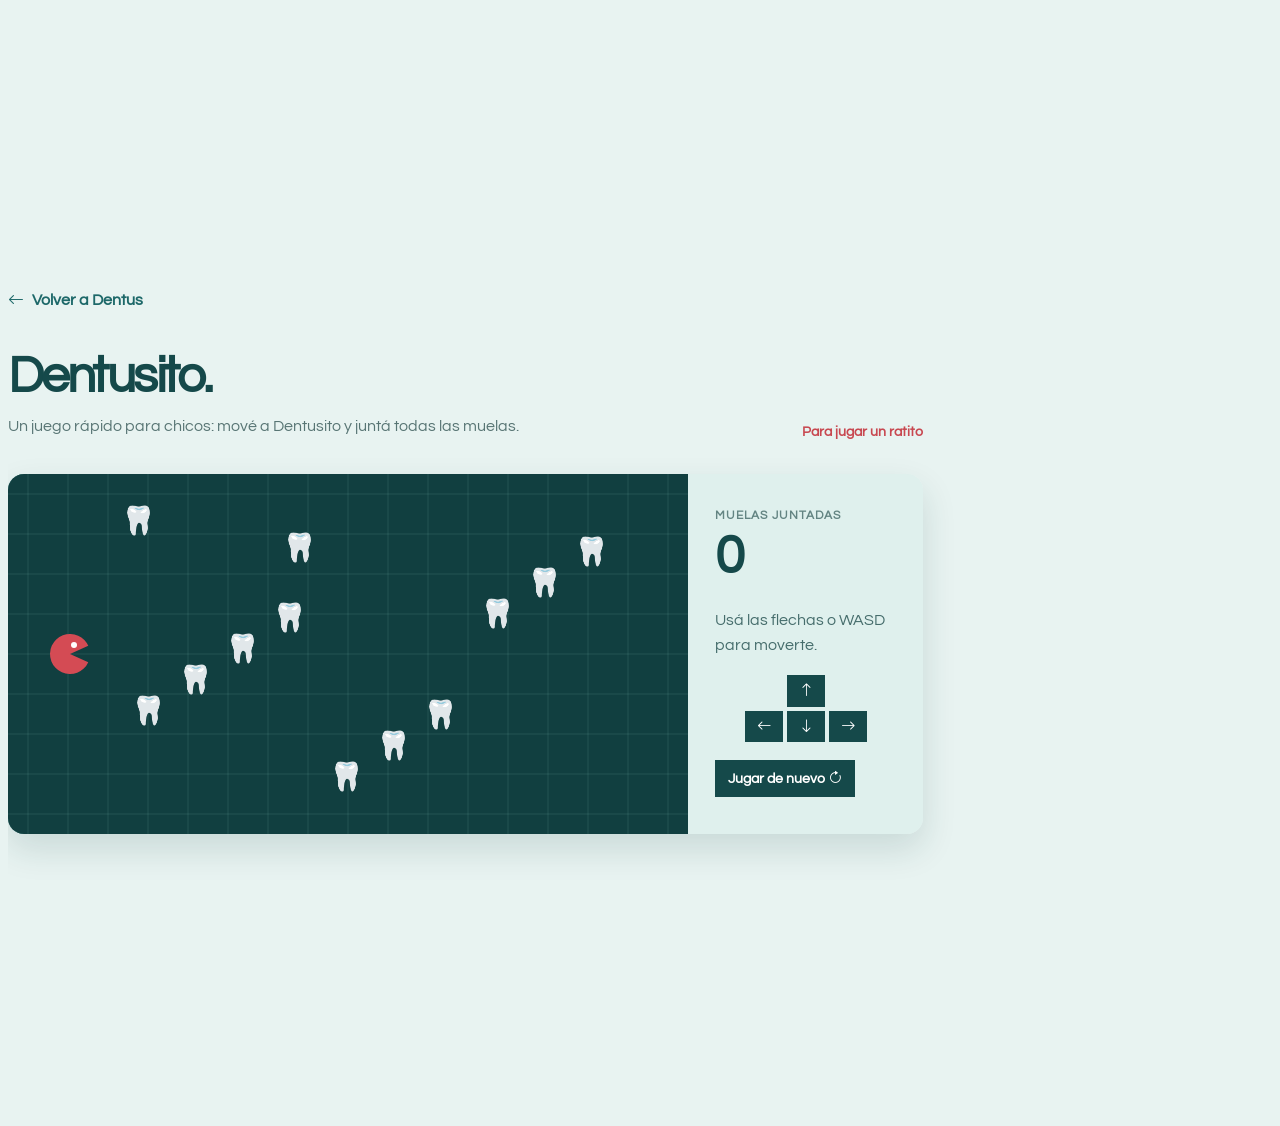
==== dentusito.html @ da992ae8 "Move Dentusito game to separate page" ====
<!DOCTYPE html>
<html lang="es">
<head>
  <meta charset="utf-8">
  <meta name="viewport" content="width=device-width, initial-scale=1">
  <meta name="theme-color" content="#52BDBE">
  <title>Dentusito · Juego de Dentus</title>
  <link rel="shortcut icon" type="image/x-icon" href="assets/images/favicon.png">
  <link href="https://fonts.googleapis.com/css?family=Questrial" rel="stylesheet">
  <link href="assets/vendor/bootstrap-icons/bootstrap-icons.css" rel="stylesheet">
  <link href="assets/vendor/boxicons/css/boxicons.min.css" rel="stylesheet">
  <link href="assets/css/style.css" rel="stylesheet">
</head>
<body class="dentus-refresh dentusito-page">
  <main>
    <section class="kids-game" id="juego">
      <div class="container">
        <a class="back-home" href="index.php"><i class="bi bi-arrow-left"></i> Volver a Dentus</a>
        <div class="game-heading"><div><h1>Dentusito.</h1><p>Un juego rápido para chicos: mové a Dentusito y juntá todas las muelas.</p></div><span>Para jugar un ratito</span></div>
        <div class="game-shell">
          <canvas id="caries-game" width="680" height="360" tabindex="0" aria-label="Juego Dentusito"></canvas>
          <div class="game-panel"><div class="score-label">Muelas juntadas</div><strong id="game-score">0</strong><p id="game-message">Usá las flechas o WASD para moverte.</p><div class="game-controls" aria-label="Controles del juego"><button type="button" data-move="ArrowUp"><i class="bi bi-arrow-up"></i></button><button type="button" data-move="ArrowLeft"><i class="bi bi-arrow-left"></i></button><button type="button" data-move="ArrowDown"><i class="bi bi-arrow-down"></i></button><button type="button" data-move="ArrowRight"><i class="bi bi-arrow-right"></i></button></div><button id="game-restart" type="button">Jugar de nuevo <i class="bi bi-arrow-clockwise"></i></button></div>
        </div>
      </div>
    </section>
  </main>
  <script src="assets/js/caries-game.js"></script>
</body>
</html>
---- assets/css/style.css ----
/*--------------------------------------------------------------
# General
--------------------------------------------------------------*/
body {
  font-family: "Questrial", sans-serif!important;
  color: #444444;
}

a {
  color: #52BDBE;
  text-decoration: none;
}

a:hover {
  color: #65c9cd;
  text-decoration: none;
}


.wp-float{
	position:fixed;
	width:60px;
	height:60px;
	bottom:40px;
	right:40px;
	background-color:#25d366;
	color:#FFF;
	border-radius:50px;
	text-align:center;
  font-size:30px;
	box-shadow: 2px 2px 3px #999;
  z-index:100;
}
.wp-float i { margin-top:16px; }
.wp-float:hover { color: #000000!important; }
.ig-float { position: fixed; z-index: 100; right: 40px; bottom: 112px; display: grid; width: 52px; height: 52px; place-items: center; border-radius: 50%; background: linear-gradient(145deg, #7d3ac8, #df3b72 55%, #f4a431); box-shadow: 2px 2px 8px rgba(50, 31, 68, .28); color: #fff; font-size: 29px; transition: transform .2s ease; }
.ig-float:hover { color: #fff; transform: translateY(-3px); }

h1,
h2,
h3,
h4,
h5,
h6 {
  font-family: "Questrial", sans-serif!important;
}

/*--------------------------------------------------------------
# Preloader
--------------------------------------------------------------*/
#preloader {
  position: fixed;
  top: 0;
  left: 0;
  right: 0;
  bottom: 0;
  z-index: 9999;
  overflow: hidden;
  background: #fff;
}

#preloader:before {
  content: "";
  position: fixed;
  top: calc(50% - 30px);
  left: calc(50% - 30px);
  border: 6px solid #52BDBE;
  border-top-color: #ecf8f9;
  border-radius: 50%;
  width: 60px;
  height: 60px;
  animation: animate-preloader 1s linear infinite;
}

@keyframes animate-preloader {
  0% {
    transform: rotate(0deg);
  }

  100% {
    transform: rotate(360deg);
  }
}

/*--------------------------------------------------------------
# Back to top button
--------------------------------------------------------------*/
.back-to-top {
  position: fixed;
  visibility: hidden;
  opacity: 0;
  right: 15px;
  bottom: 15px;
  z-index: 996;
  background: #52BDBE;
  width: 40px;
  height: 40px;
  border-radius: 4px;
  transition: all 0.4s;
}

.back-to-top i {
  font-size: 28px;
  color: #fff;
  line-height: 0;
}

.back-to-top:hover {
  background: #5ec6ca;
  color: #fff;
}

.back-to-top.active {
  visibility: visible;
  opacity: 1;
}

/*--------------------------------------------------------------
# Disable aos animation delay on mobile devices
--------------------------------------------------------------*/
@media screen and (max-width: 768px) {
  [data-aos-delay] {
    transition-delay: 0 !important;
  }
}

/*--------------------------------------------------------------
# Top Bar
--------------------------------------------------------------*/
#topbar {
  background: linear-gradient(to right, #69caab 0%, #69caab 33%, #188bc8 33%, #188bc8 66%, #5fc7c9 66%, #5fc7c9 100%);
  height: 8px;
  color: #fff;
  font-size: 16px;
  font-weight: 600;
  z-index: 996;
  transition: all 0.5s;
}

#topbar.topbar-scrolled {
  top: -40px;
}

#topbar i {
  padding-right: 6px;
  line-height: 0;
}

/*--------------------------------------------------------------
# Header
--------------------------------------------------------------*/
#header {
  background: #fff;
  transition: all 0.5s;
  z-index: 997;
  padding: 20px 0;
  top: 8px;
  box-shadow: 0px 2px 15px rgba(0, 0, 0, 0.1);
}

@media (max-width: 992px) {
  #header {
    padding: 15px 0;
  }
}

#header.header-scrolled {
  top: 0;
}

#header .logo {
  font-size: 28px;
  margin: 0;
  padding: 0;
  line-height: 1;
  font-weight: 600;
  letter-spacing: 0.5px;
  text-transform: uppercase;
}

#header .logo a {
  color: #555555;
}

#header .logo img {
  max-height: 80px;
    position: absolute;
    top: 18px;
}

body.landing { padding-top: 50px; }
body.landing #header { height: 75px; }

/**
* Appointment Button
*/
.appointment-btn {
  margin-left: 25px;
  background: #52BDBE;
  color: #fff;
  border-radius: 4px;
  padding: 8px 25px;
  white-space: nowrap;
  transition: 0.3s;
  font-size: 14px;
  display: inline-block;
}

.appointment-btn:hover {
  background: #65c9cd;
  color: #fff;
}

@media (max-width: 768px) {
  .appointment-btn {
    margin: 0 15px 0 0;
    padding: 6px 15px;
  }
}

/*--------------------------------------------------------------
# Navigation Menu
--------------------------------------------------------------*/
/**
* Desktop Navigation 
*/
.navbar {
  padding: 0;
}

.navbar ul {
  margin: 0;
  padding: 0;
  display: flex;
  list-style: none;
  align-items: center;
}

.navbar li {
  position: relative;
}

.navbar a,
.navbar a:focus {
  display: flex;
  align-items: center;
  justify-content: space-between;
  padding: 10px 0 10px 30px;
  font-family: "Roboto", sans-serif;
  font-size: 13px;
  color: #626262;
  white-space: nowrap;
  transition: 0.3s;
  text-transform: uppercase;
  font-weight: 500;
}

.navbar a i,
.navbar a:focus i {
  font-size: 12px;
  line-height: 0;
  margin-left: 5px;
}

.navbar a:hover,
.navbar .active,
.navbar .active:focus,
.navbar li:hover>a {
  color: #52BDBE;
}

.navbar .dropdown ul {
  display: block;
  position: absolute;
  left: 14px;
  top: calc(100% + 30px);
  margin: 0;
  padding: 10px 0;
  z-index: 99;
  opacity: 0;
  visibility: hidden;
  background: #fff;
  box-shadow: 0px 0px 30px rgba(127, 137, 161, 0.25);
  transition: 0.3s;
  border-radius: 4px;
}

.navbar .dropdown ul li {
  min-width: 200px;
}

.navbar .dropdown ul a {
  padding: 10px 20px;
  text-transform: none;
}

.navbar .dropdown ul a i {
  font-size: 12px;
}

.navbar .dropdown ul a:hover,
.navbar .dropdown ul .active:hover,
.navbar .dropdown ul li:hover>a {
  color: #52BDBE;
}

.navbar .dropdown:hover>ul {
  opacity: 1;
  top: 100%;
  visibility: visible;
}

.navbar .dropdown .dropdown ul {
  top: 0;
  left: calc(100% - 30px);
  visibility: hidden;
}

.navbar .dropdown .dropdown:hover>ul {
  opacity: 1;
  top: 0;
  left: 100%;
  visibility: visible;
}

@media (max-width: 1366px) {
  .navbar .dropdown .dropdown ul {
    left: -90%;
  }

  .navbar .dropdown .dropdown:hover>ul {
    left: -100%;
  }
}

/**
* Mobile Navigation 
*/
.mobile-nav-toggle {
  color: #555555;
  font-size: 28px;
  cursor: pointer;
  display: none;
  line-height: 0;
  transition: 0.5s;
}

.mobile-nav-toggle.bi-x {
  color: #fff;
}

@media (max-width: 991px) {
  .mobile-nav-toggle {
    display: block;
  }

  .navbar ul {
    display: none;
  }
}

.navbar-mobile {
  position: fixed;
  overflow: hidden;
  top: 0;
  right: 0;
  left: 0;
  bottom: 0;
  background: rgba(60, 60, 60, 0.9);
  transition: 0.3s;
  z-index: 999;
}

.navbar-mobile .mobile-nav-toggle {
  position: absolute;
  top: 15px;
  right: 15px;
}

.navbar-mobile ul {
  display: block;
  position: absolute;
  top: 55px;
  right: 15px;
  bottom: 15px;
  left: 15px;
  padding: 10px 0;
  border-radius: 8px;
  background-color: #fff;
  overflow-y: auto;
  transition: 0.3s;
}

.navbar-mobile a,
.navbar-mobile a:focus {
  padding: 10px 20px;
  font-size: 15px;
  color: #555555;
}

.navbar-mobile a:hover,
.navbar-mobile .active,
.navbar-mobile li:hover>a {
  color: #52BDBE;
}

.navbar-mobile .dropdown ul {
  position: static;
  display: none;
  margin: 10px 20px;
  padding: 10px 0;
  z-index: 99;
  opacity: 1;
  visibility: visible;
  background: #fff;
  box-shadow: 0px 0px 30px rgba(127, 137, 161, 0.25);
}

.navbar-mobile .dropdown ul li {
  min-width: 200px;
}

.navbar-mobile .dropdown ul a {
  padding: 10px 20px;
}

.navbar-mobile .dropdown ul a i {
  font-size: 12px;
}

.navbar-mobile .dropdown ul a:hover,
.navbar-mobile .dropdown ul .active:hover,
.navbar-mobile .dropdown ul li:hover>a {
  color: #52BDBE;
}

.navbar-mobile .dropdown>.dropdown-active {
  display: block;
}

/*--------------------------------------------------------------
# Hero Section
--------------------------------------------------------------*/
#hero {
  width: 100%;
  height: 100vh;
  background-color: rgba(60, 60, 60, 0.8);
  overflow: hidden;
  position: relative;

  height: 800px;
}

#hero .carousel,
#hero .carousel-inner,
#hero .carousel-item,
#hero .carousel-item::before {
  position: absolute;
  top: 0;
  right: 0;
  left: 0;
  bottom: 0;
}

#hero .carousel-item {
  background-size: cover;
  background-position: center;
  background-repeat: no-repeat;
  display: flex;
  justify-content: center;
  align-items: flex-end;
}

#hero .container {
  color:#fff;
  background: rgba(2, 184, 191, 0.8);
  padding: 30px 40px;
  border-top: 4px solid #fff;
  width: 40%;
  max-width: 450px;
  position: absolute;
  top: 200px;
}
#hero .container.left {
  left: 140px;
}

#hero .container.right {
  right: 140px;
}

@media (max-width: 1200px) {
  #hero .container {
    margin-left: 50px;
    margin-right: 50px;
  }
}


@media (max-width: 991px) {
  #hero {  
    height: 650px!important;
  }

  #hero .container {
    
    padding: 30px 40px;
    border-top: none;
    width: 90%;
    position: absolute;
    top: 0px;
  }

  #hero .container.left, #hero .container.right {
    left: initial;
    right: initial;
  }
}

#hero h2 {
  color:#fff;
  margin-bottom: 20px;
  font-size: 36px;
  font-weight: 700;
  text-transform: uppercase;
}

#hero p {
  margin: 0 auto 30px auto;
  color:#fff;
}

#hero small {
  color: #555555;
  font-size: 1.1em;
}

#hero .carousel-inner .carousel-item {
  transition-property: opacity;
  background-position: center;
}

#hero .carousel-inner .carousel-item,
#hero .carousel-inner .active.carousel-item-start,
#hero .carousel-inner .active.carousel-item-end {
  opacity: 0;
}

#hero .carousel-inner .active,
#hero .carousel-inner .carousel-item-next.carousel-item-start,
#hero .carousel-inner .carousel-item-prev.carousel-item-end {
  opacity: 1;
  transition: 0.5s;
}

#hero .carousel-inner .carousel-item-next,
#hero .carousel-inner .carousel-item-prev,
#hero .carousel-inner .active.carousel-item-start,
#hero .carousel-inner .active.carousel-item-end {
  left: 0;
  transform: translate3d(0, 0, 0);
}

#hero .carousel-control-next-icon,
#hero .carousel-control-prev-icon {
  background: none;
  font-size: 30px;
  line-height: 0;
  width: auto;
  height: auto;
  background: rgba(63, 187, 192, 0.8);
  border-radius: 50px;
  transition: 0.3s;
  color: rgba(255, 255, 255, 0.5);
  width: 54px;
  height: 54px;
  display: flex;
  align-items: center;
  justify-content: center;
}

#hero .carousel-control-next-icon:hover,
#hero .carousel-control-prev-icon:hover {
  background: #52BDBE;
  color: rgba(255, 255, 255, 0.8);
}

#hero .carousel-indicators li {
  list-style-type: none;
  cursor: pointer;
  background: #fff;
  overflow: hidden;
  border: 0;
  width: 12px;
  height: 12px;
  border-radius: 50px;
  opacity: 0.6;
  transition: 0.3s;
}

#hero .carousel-indicators li.active {
  opacity: 1;
  background: #52BDBE;
}

#hero .btn-get-started {
  font-family: "Roboto", sans-serif;
  font-weight: 500;
  font-size: 14px;
  letter-spacing: 1px;
  display: inline-block;
  padding: 14px 32px;
  border-radius: 4px;
  transition: 0.5s;
  line-height: 1;
  color: #fff;
  background: #52BDBE;
}

#hero .btn-get-started:hover {
  background: #65c9cd;
}

@media (max-width: 992px) {
  #hero {
    height: 100vh;
  }

  #hero .container {
    margin-top: 100px;
  }
}

@media (max-width: 768px) {
  #hero h2 {
    font-size: 28px;
  }
}

@media (min-width: 1024px) {

  #hero .carousel-control-prev,
  #hero .carousel-control-next {
    width: 5%;
  }
}

@media (max-height: 500px) {
  #hero {
    height: 160vh;
  }
}

/*--------------------------------------------------------------
# Sections General
--------------------------------------------------------------*/
section {
  padding: 60px 0;
  overflow: hidden;
}

.section-bg {
  background-color: #f7fcfc;
}

.section-title {
  text-align: center;
  padding-bottom: 30px;
}

.section-title h2 {
  font-size: 32px;
  font-weight: bold;
  text-transform: uppercase;
  margin-bottom: 20px;
  padding-bottom: 20px;
  position: relative;
}

.section-title h2::after {
  content: "";
  position: absolute;
  display: block;
  width: 50px;
  height: 3px;
  background: #52BDBE;
  bottom: 0;
  left: calc(50% - 25px);
}

.section-title p {
  margin-bottom: 0;
}

/*--------------------------------------------------------------
# Dentus refresh
--------------------------------------------------------------*/
.dentus-refresh {
  background: #fbfdfd;
  color: #243737;
}

.dentus-refresh #header {
  top: 0;
  padding: 15px 0;
  border-bottom: 1px solid rgba(32, 78, 78, 0.08);
  box-shadow: 0 10px 28px rgba(21, 67, 67, 0.07);
}

.dentus-refresh #header .logo img {
  max-height: 58px;
  position: static;
}

.dentus-refresh .navbar a,
.dentus-refresh .navbar a:focus {
  padding-left: 24px;
  color: #385656;
  font-size: 12px;
  font-weight: 700;
  letter-spacing: 0.06em;
}

.dentus-refresh .appointment-btn {
  display: inline-flex;
  align-items: center;
  gap: 8px;
  margin-left: 28px;
  padding: 12px 18px;
  border-radius: 999px;
  background: #1e9fa1;
  box-shadow: 0 8px 18px rgba(30, 159, 161, 0.22);
  font-weight: 700;
}

.dentus-refresh .appointment-btn:hover {
  background: #167f81;
  transform: translateY(-1px);
}

.dentus-refresh #hero {
  height: min(760px, 92vh);
  min-height: 620px;
  background: #173b3c;
}

.dentus-refresh #hero .carousel-item::before {
  content: "";
  background: linear-gradient(90deg, rgba(12, 41, 42, 0.78) 0%, rgba(12, 41, 42, 0.28) 58%, rgba(12, 41, 42, 0.08) 100%);
}

.dentus-refresh #hero .hero-card {
  top: 50%;
  left: max(7vw, 48px);
  right: auto;
  width: min(560px, 46vw);
  max-width: none;
  transform: translateY(-42%);
  padding: 0;
  border: 0;
  background: transparent;
}

.dentus-refresh #hero .container.right,
.dentus-refresh #hero .container.left {
  left: max(7vw, 48px);
  right: auto;
}

.dentus-refresh #hero small,
.dentus-refresh .eyebrow {
  display: inline-block;
  color: #9ce7df;
  font-size: 0.78rem;
  font-weight: 800;
  letter-spacing: 0.13em;
  text-transform: uppercase;
}

.dentus-refresh #hero h2 {
  margin: 18px 0;
  max-width: 520px;
  font-size: clamp(2.6rem, 5vw, 4.8rem);
  line-height: 1.03;
  letter-spacing: -0.05em;
  text-transform: none;
}

.dentus-refresh #hero h2 span {
  color: #8fe4db;
}

.dentus-refresh #hero p {
  max-width: 480px;
  margin: 0 0 28px;
  font-size: 1.08rem;
  line-height: 1.65;
}

.dentus-refresh #hero .btn-get-started {
  border-radius: 999px;
  background: #fff;
  color: #176c6e;
  font-weight: 800;
  letter-spacing: 0;
  text-transform: none;
}

.dentus-refresh #hero .btn-get-started:hover {
  background: #a9eee6;
}

.dentus-refresh section {
  padding: 110px 0;
}

.dentus-refresh .section-title {
  max-width: 740px;
  margin: 0 auto 24px;
  padding-bottom: 34px;
}

.dentus-refresh .section-title .eyebrow {
  color: #1e9fa1;
  margin-bottom: 12px;
}

.dentus-refresh .section-title h2 {
  margin: 0 0 16px;
  padding: 0;
  color: #163f40;
  font-size: clamp(2rem, 3.2vw, 3rem);
  line-height: 1.12;
  letter-spacing: -0.04em;
  text-transform: none;
}

.dentus-refresh .section-title h2::after {
  display: none;
}

.dentus-refresh .section-title p {
  color: #668080;
  font-size: 1.06rem;
  line-height: 1.7;
}

.dentus-refresh .services .icon-box {
  margin: 12px 0;
  min-height: 258px;
  padding: 36px 30px;
  border: 1px solid #e4eeee;
  border-radius: 20px;
  background: #fff;
  box-shadow: 0 10px 30px rgba(34, 83, 83, 0.05);
  transition: transform 0.25s ease, box-shadow 0.25s ease;
}

.dentus-refresh .services .icon-box:hover {
  transform: translateY(-7px);
  box-shadow: 0 18px 38px rgba(34, 83, 83, 0.12);
}

.dentus-refresh .services .icon {
  background: #effafa;
  border-radius: 15px;
}

.dentus-refresh .services .title {
  margin-top: 24px;
  color: #173f40;
  font-size: 1.2rem;
}

.dentus-refresh .services .description {
  color: #607b7b;
  line-height: 1.65;
}

@media (max-width: 991px) {
  .dentus-refresh #hero .hero-card,
  .dentus-refresh #hero .container.right,
  .dentus-refresh #hero .container.left {
    left: 32px;
    width: calc(100% - 64px);
  }

  .dentus-refresh #hero h2 {
    font-size: clamp(2.4rem, 10vw, 4rem);
  }
}

@media (max-width: 576px) {
  .dentus-refresh #hero {
    min-height: 640px;
  }

  .dentus-refresh #hero .hero-card,
  .dentus-refresh #hero .container.right,
  .dentus-refresh #hero .container.left {
    left: 24px;
    width: calc(100% - 48px);
  }

  .dentus-refresh .appointment-btn {
    display: none;
  }

  .dentus-refresh section {
    padding: 76px 0;
  }
}

/*--------------------------------------------------------------
# Breadcrumbs
--------------------------------------------------------------*/
.breadcrumbs {
  padding: 20px 0;
  background-color: #ecf8f9;
  min-height: 40px;
  margin-top: 120px;
}

@media (max-width: 992px) {
  .breadcrumbs {
    margin-top: 70px;
  }
}

.breadcrumbs h2 {
  font-size: 24px;
  font-weight: 300;
  margin: 0;
}

@media (max-width: 992px) {
  .breadcrumbs h2 {
    margin: 0 0 10px 0;
  }
}

.breadcrumbs ol {
  display: flex;
  flex-wrap: wrap;
  list-style: none;
  padding: 0;
  margin: 0;
  font-size: 14px;
}

.breadcrumbs ol li+li {
  padding-left: 10px;
}

.breadcrumbs ol li+li::before {
  display: inline-block;
  padding-right: 10px;
  color: #6c757d;
  content: "/";
}

@media (max-width: 768px) {
  .breadcrumbs .d-flex {
    display: block !important;
  }

  .breadcrumbs ol {
    display: block;
  }

  .breadcrumbs ol li {
    display: inline-block;
  }
}

/*--------------------------------------------------------------
# Featured Services
--------------------------------------------------------------*/
.featured-services .icon-box {
  padding: 30px;
  position: relative;
  overflow: hidden;
  background: #fff;
  box-shadow: 0 0 29px 0 rgba(68, 88, 144, 0.12);
  transition: all 0.3s ease-in-out;
  border-radius: 8px;
  z-index: 1;
}

.featured-services .icon-box::before {
  content: "";
  position: absolute;
  background: #d9f1f2;
  right: 0;
  left: 0;
  bottom: 0;
  top: 100%;
  transition: all 0.3s;
  z-index: -1;
}

.featured-services .icon-box:hover::before {
  background: #52BDBE;
  top: 0;
  border-radius: 0px;
}

.featured-services .icon {
  margin-bottom: 15px;
}

.featured-services .icon i {
  font-size: 48px;
  line-height: 1;
  color: #52BDBE;
  transition: all 0.3s ease-in-out;
}

.featured-services .title {
  font-weight: 700;
  margin-bottom: 15px;
  font-size: 18px;
}

.featured-services .title a {
  color: #111;
}

.featured-services .description {
  font-size: 15px;
  line-height: 28px;
  margin-bottom: 0;
}

.featured-services .icon-box:hover .title a,
.featured-services .icon-box:hover .description {
  color: #fff;
}

.featured-services .icon-box:hover .icon i {
  color: #fff;
}

/*--------------------------------------------------------------
# Cta
--------------------------------------------------------------*/
.cta {
  background: #52BDBE;
  color: #fff;
  background-size: cover;
  padding: 60px 0;
}

.cta h3 {
  font-size: 28px;
  font-weight: 700;
}

.cta .cta-btn {
  font-family: "Roboto", sans-serif;
  font-weight: 500;
  font-size: 16px;
  letter-spacing: 1px;
  display: inline-block;
  padding: 10px 35px;
  border-radius: 25px;
  transition: 0.5s;
  margin-top: 10px;
  border: 2px solid #fff;
  color: #fff;
}

.cta .cta-btn:hover {
  background: #fff;
  color: #52BDBE;
}

/*--------------------------------------------------------------
# About Us
--------------------------------------------------------------*/
.about .content h3 {
  font-weight: 600;
  font-size: 26px;
}

.about .content ul {
  list-style: none;
  padding: 0;
}

.about .content ul li {
  padding-bottom: 10px;
}

.about .content ul i {
  font-size: 20px;
  padding-right: 4px;
  color: #52BDBE;
}

.about .content p:last-child {
  margin-bottom: 0;
}

/*--------------------------------------------------------------
# Counts
--------------------------------------------------------------*/
.counts {
  padding-bottom: 30px;
}

.counts .count-box {
  box-shadow: -10px -5px 40px 0 rgba(0, 0, 0, 0.1);
  padding: 30px;
  width: 100%;
}

.counts .count-box i {
  display: block;
  font-size: 30px;
  color: #52BDBE;
  float: left;
}

.counts .count-box span {
  font-size: 42px;
  line-height: 24px;
  display: block;
  font-weight: 700;
  color: #555555;
  margin-left: 0;
  text-align: center;
}

.counts .count-box p {
  padding: 30px 0 0 0;
  margin: 0;
  font-family: "Questrial", sans-serif;
  font-size: 14px;
  text-align: center;
}

.counts .count-box a {
  font-weight: 600;
  display: block;
  margin-top: 20px;
  color: #7b7b7b;
  font-size: 15px;
  font-family: "Poppins", sans-serif;
  transition: ease-in-out 0.3s;
}

.counts .count-box a:hover {
  color: #52BDBE;
}

/*--------------------------------------------------------------
# Features
--------------------------------------------------------------*/
.features .icon-box h4 {
  font-size: 20px;
  font-weight: 700;
  margin: 5px 0 10px 60px;
}

.features .icon-box i {
  font-size: 48px;
  float: left;
  color: #52BDBE;
}

.features .icon-box p {
  font-size: 15px;
  color: #848484;
  margin-left: 60px;
}

.features .image {
  background-position: center center;
  background-repeat: no-repeat;
  background-size: cover;
  min-height: 400px;
}

/*--------------------------------------------------------------
# Services
--------------------------------------------------------------*/
.services .icon-box {
  margin-bottom: 20px;
  text-align: center;
}

.services .icon {
  display: inline-flex;
  justify-content: center;
  align-items: center;
  width: 80px;
  height: 80px;
  margin-bottom: 20px;
  background: #fff;
  border-radius: 50%;
  transition: 0.5s;
  color: #52BDBE;
  overflow: hidden;
  box-shadow: 0px 0 25px rgba(0, 0, 0, 0.15);
}

.services .icon i {
  font-size: 36px;
  line-height: 0;
}

.services .icon img {
  width: 60%;
}

.services .icon-box:hover .icon {
  box-shadow: 0px 0 25px rgba(63, 187, 192, 0.3);
}

.services .title {
  font-weight: 600;
  margin-bottom: 15px;
  font-size: 18px;
  position: relative;
  padding-bottom: 15px;
}

.services .title a {
  color: #444444;
  transition: 0.3s;
}

.services .title a:hover {
  color: #52BDBE;
}

.services .title::after {
  content: "";
  position: absolute;
  display: block;
  width: 50px;
  height: 2px;
  background: #52BDBE;
  bottom: 0;
  left: calc(50% - 25px);
}

.services .description {
  line-height: 24px;
  font-size: 14px;
}

/*--------------------------------------------------------------
# Appointments
--------------------------------------------------------------*/
.appointment .php-email-form {
  width: 100%;
}

.appointment .php-email-form .form-group {
  padding-bottom: 8px;
}

.appointment .php-email-form .validate {
  display: none;
  color: red;
  margin: 0 0 15px 0;
  font-weight: 400;
  font-size: 13px;
}

.appointment .php-email-form .error-message {
  display: none;
  color: #fff;
  background: #ed3c0d;
  text-align: left;
  padding: 15px;
  font-weight: 600;
}

.appointment .php-email-form .error-message br+br {
  margin-top: 25px;
}

.appointment .php-email-form .sent-message {
  display: none;
  color: #fff;
  background: #18d26e;
  text-align: center;
  padding: 15px;
  font-weight: 600;
}

.appointment .php-email-form .loading {
  display: none;
  background: #fff;
  text-align: center;
  padding: 15px;
}

.appointment .php-email-form .loading:before {
  content: "";
  display: inline-block;
  border-radius: 50%;
  width: 24px;
  height: 24px;
  margin: 0 10px -6px 0;
  border: 3px solid #18d26e;
  border-top-color: #eee;
  animation: animate-loading 1s linear infinite;
}

.appointment .php-email-form input,
.appointment .php-email-form textarea,
.appointment .php-email-form select {
  border-radius: 0;
  box-shadow: none;
  font-size: 14px;
  padding: 10px !important;
}

.appointment .php-email-form input:focus,
.appointment .php-email-form textarea:focus,
.appointment .php-email-form select:focus {
  border-color: #52BDBE;
}

.appointment .php-email-form input,
.appointment .php-email-form select {
  height: 44px;
}

.appointment .php-email-form textarea {
  padding: 10px 12px;
}

.appointment .php-email-form button[type=submit] {
  background: #52BDBE;
  border: 0;
  padding: 10px 35px;
  color: #fff;
  transition: 0.4s;
  border-radius: 50px;
}

.appointment .php-email-form button[type=submit]:hover {
  background: #52c2c6;
}

/*--------------------------------------------------------------
# Departments
--------------------------------------------------------------*/
.departments .nav-tabs {
  border: 0;
}

.departments .nav-link {
  border: 0;
  padding: 20px;
  color: #555555;
  border-radius: 0;
  border-left: 5px solid #fff;
  cursor: pointer;
}

.departments .nav-link h4 {
  font-size: 18px;
  font-weight: 600;
  transition: 0.3s;
}

.departments .nav-link p {
  font-size: 14px;
  margin-bottom: 0;
}

.departments .nav-link:hover h4 {
  color: #52BDBE;
}

.departments .nav-link.active {
  background: #f7fcfc;
  border-color: #52BDBE;
}

.departments .nav-link.active h4 {
  color: #52BDBE;
}

.departments .tab-pane.active {
  animation: slide-down 0.5s ease-out;
}

.departments .tab-pane img {
  float: left;
  max-width: 300px;
  padding: 0 15px 15px 0;
}

@media (max-width: 768px) {
  .departments .tab-pane img {
    float: none;
    padding: 0 0 15px 0;
    max-width: 100%;
  }
}

.departments .tab-pane h3 {
  font-size: 26px;
  font-weight: 600;
  margin-bottom: 20px;
  color: #52BDBE;
}

.departments .tab-pane p {
  color: #777777;
}

.departments .tab-pane p:last-child {
  margin-bottom: 0;
}

@keyframes slide-down {
  0% {
    opacity: 0;
  }

  100% {
    opacity: 1;
  }
}

/*--------------------------------------------------------------
# Testimonials
--------------------------------------------------------------*/
.testimonials .testimonials-carousel,
.testimonials .testimonials-slider {
  overflow: hidden;
}

.testimonials .testimonial-item {
  box-sizing: content-box;
  min-height: 320px;
}

.testimonials .testimonial-item .testimonial-img {
  width: 90px;
  border-radius: 50%;
  margin: -40px 0 0 40px;
  position: relative;
  z-index: 2;
  border: 6px solid #fff;
}

.testimonials .testimonial-item h3 {
  font-size: 18px;
  font-weight: bold;
  margin: 10px 0 5px 45px;
  color: #111;
}

.testimonials .testimonial-item h4 {
  font-size: 14px;
  color: #999;
  margin: 0 0 0 45px;
}

.testimonials .testimonial-item .quote-icon-left,
.testimonials .testimonial-item .quote-icon-right {
  color: #b2e4e6;
  font-size: 26px;
}

.testimonials .testimonial-item .quote-icon-left {
  display: inline-block;
  left: -5px;
  position: relative;
}

.testimonials .testimonial-item .quote-icon-right {
  display: inline-block;
  right: -5px;
  position: relative;
  top: 10px;
}

.testimonials .testimonial-item p {
  font-style: italic;
  margin: 0 15px 0 15px;
  padding: 20px 20px 60px 20px;
  background: #f0fafa;
  position: relative;
  border-radius: 6px;
  position: relative;
  z-index: 1;
}

.testimonials .swiper-pagination {
  margin-top: 20px;
  position: relative;
}

.testimonials .swiper-pagination .swiper-pagination-bullet {
  width: 12px;
  height: 12px;
  background-color: #fff;
  opacity: 1;
  border: 1px solid #52BDBE;
}

.testimonials .swiper-pagination .swiper-pagination-bullet-active {
  background-color: #52BDBE;
}

/*--------------------------------------------------------------
# Doctors
--------------------------------------------------------------*/
.doctors .member {
  margin-bottom: 20px;
  overflow: hidden;
  text-align: center;
  border-radius: 4px;
  background: #fff;
  box-shadow: 0px 2px 15px rgba(63, 187, 192, 0.1);
}

.doctors .member .member-img {
  position: relative;
  overflow: hidden;
}

.doctors .member .social {
  position: absolute;
  left: 0;
  bottom: 0;
  right: 0;
  height: 40px;
  opacity: 0;
  transition: ease-in-out 0.3s;
  background: rgba(255, 255, 255, 0.85);
  display: flex;
  align-items: center;
  justify-content: center;
}

.doctors .member .social a {
  transition: color 0.3s;
  color: #555555;
  margin: 0 10px;
  display: inline-flex;
  align-items: center;
  justify-content: center;
}

.doctors .member .social a i {
  line-height: 0;
}

.doctors .member .social a:hover {
  color: #52BDBE;
}

.doctors .member .social i {
  font-size: 18px;
  margin: 0 2px;
}

.doctors .member .member-info {
  padding: 25px 15px;
}

.doctors .member .member-info h4 {
  font-weight: 700;
  margin-bottom: 5px;
  font-size: 18px;
  color: #555555;
}

.doctors .member .member-info span {
  display: block;
  font-size: 13px;
  font-weight: 400;
  color: #aaaaaa;
}

.doctors .member .member-info p {
  font-style: italic;
  font-size: 14px;
  line-height: 26px;
  color: #777777;
}

.doctors .member:hover .social {
  opacity: 1;
}

/*--------------------------------------------------------------
# Gallery
--------------------------------------------------------------*/
.gallery {
  overflow: hidden;
}

.gallery .swiper-pagination {
  margin-top: 20px;
  position: relative;
}

.gallery .swiper-pagination .swiper-pagination-bullet {
  width: 12px;
  height: 12px;
  background-color: #fff;
  opacity: 1;
  border: 1px solid #52BDBE;
}

.gallery .swiper-pagination .swiper-pagination-bullet-active {
  background-color: #52BDBE;
}

.gallery .swiper-slide-active {
  text-align: center;
}

@media (min-width: 992px) {
  .gallery .swiper-wrapper {
    padding: 40px 0;
  }

  .gallery .swiper-slide-active {
    border: 6px solid #52BDBE;
    padding: 4px;
    background: #fff;
    z-index: 1;
    transform: scale(1.2);
    margin-top: 10px;
  }
}

/*--------------------------------------------------------------
# Pricing
--------------------------------------------------------------*/
.pricing .box {
  padding: 20px;
  background: #fff;
  text-align: center;
  box-shadow: 0px 0px 4px rgba(0, 0, 0, 0.12);
  border-radius: 4px;
  position: relative;
  overflow: hidden;
}

.pricing h3 {
  font-weight: 400;
  margin: -20px -20px 20px -20px;
  padding: 20px 15px;
  font-size: 16px;
  font-weight: 600;
  color: #777777;
  background: #f8f8f8;
}

.pricing h4 {
  font-size: 36px;
  color: #52BDBE;
  font-weight: 600;
  font-family: "Poppins", sans-serif;
  margin-bottom: 20px;
}

.pricing h4 sup {
  font-size: 20px;
  top: -15px;
  left: -3px;
}

.pricing h4 span {
  color: #bababa;
  font-size: 16px;
  font-weight: 300;
}

.pricing ul {
  padding: 0;
  list-style: none;
  color: #444444;
  text-align: center;
  line-height: 20px;
  font-size: 14px;
}

.pricing ul li {
  padding-bottom: 16px;
}

.pricing ul i {
  color: #52BDBE;
  font-size: 18px;
  padding-right: 4px;
}

.pricing ul .na {
  color: #ccc;
  text-decoration: line-through;
}

.pricing .btn-wrap {
  margin: 20px -20px -20px -20px;
  padding: 20px 15px;
  background: #f8f8f8;
  text-align: center;
}

.pricing .btn-buy {
  background: #52BDBE;
  display: inline-block;
  padding: 8px 35px 10px 35px;
  border-radius: 4px;
  color: #fff;
  transition: none;
  font-size: 14px;
  font-weight: 400;
  font-family: "Roboto", sans-serif;
  font-weight: 600;
  transition: 0.3s;
}

.pricing .btn-buy:hover {
  background: #65c9cd;
}

.pricing .featured h3 {
  color: #fff;
  background: #52BDBE;
}

.pricing .advanced {
  width: 200px;
  position: absolute;
  top: 18px;
  right: -68px;
  transform: rotate(45deg);
  z-index: 1;
  font-size: 14px;
  padding: 1px 0 3px 0;
  background: #52BDBE;
  color: #fff;
}

/*--------------------------------------------------------------
# Frequently Asked Questioins
--------------------------------------------------------------*/
.faq {
  padding: 60px 0;
}

.faq .faq-list {
  padding: 0;
  list-style: none;
}

.faq .faq-list li {
  border-bottom: 1px solid #d9f1f2;
  margin-bottom: 20px;
  padding-bottom: 20px;
}

.faq .faq-list .question {
  display: block;
  position: relative;
  font-family: #52BDBE;
  font-size: 18px;
  line-height: 24px;
  font-weight: 400;
  padding-left: 25px;
  cursor: pointer;
  color: #32969a;
  transition: 0.3s;
}

.faq .faq-list i {
  font-size: 16px;
  position: absolute;
  left: 0;
  top: -2px;
}

.faq .faq-list p {
  margin-bottom: 0;
  padding: 10px 0 0 25px;
}

.faq .faq-list .icon-show {
  display: none;
}

.faq .faq-list .collapsed {
  color: black;
}

.faq .faq-list .collapsed:hover {
  color: #52BDBE;
}

.faq .faq-list .collapsed .icon-show {
  display: inline-block;
  transition: 0.6s;
}

.faq .faq-list .collapsed .icon-close {
  display: none;
  transition: 0.6s;
}

/*--------------------------------------------------------------
# Contact
--------------------------------------------------------------*/
.contact .info-box {
  color: #444444;
  text-align: center;
  box-shadow: 0 0 20px rgba(214, 215, 216, 0.5);
  padding: 20px 0 30px 0;
}

.contact .info-box i {
  font-size: 32px;
  color: #52BDBE;
  border-radius: 50%;
  padding: 8px;
  border: 2px dotted #c5ebec;
}

.contact .info-box h3 {
  font-size: 20px;
  color: #777777;
  font-weight: 700;
  margin: 10px 0;
}

.contact .info-box p {
  padding: 0;
  line-height: 24px;
  font-size: 14px;
  margin-bottom: 0;
}

.contact .php-email-form {
  box-shadow: 0 0 20px rgba(214, 215, 216, 0.5);
  padding: 30px;
}

.contact .php-email-form .error-message {
  display: none;
  color: #fff;
  background: #ed3c0d;
  text-align: left;
  padding: 15px;
  font-weight: 600;
}

.contact .php-email-form .error-message br+br {
  margin-top: 25px;
}

.contact .php-email-form .sent-message {
  display: none;
  color: #fff;
  background: #18d26e;
  text-align: center;
  padding: 15px;
  font-weight: 600;
}

.contact .php-email-form .loading {
  display: none;
  background: #fff;
  text-align: center;
  padding: 15px;
}

.contact .php-email-form .loading:before {
  content: "";
  display: inline-block;
  border-radius: 50%;
  width: 24px;
  height: 24px;
  margin: 0 10px -6px 0;
  border: 3px solid #18d26e;
  border-top-color: #eee;
  animation: animate-loading 1s linear infinite;
}

.contact .php-email-form input,
.contact .php-email-form textarea {
  border-radius: 4px;
  box-shadow: none;
  font-size: 14px;
}

.contact .php-email-form input:focus,
.contact .php-email-form textarea:focus {
  border-color: #52BDBE;
}

.contact .php-email-form input {
  padding: 10px 15px;
}

.contact .php-email-form textarea {
  padding: 12px 15px;
}

.contact .php-email-form button[type=submit] {
  background: #52BDBE;
  border: 0;
  padding: 10px 30px;
  color: #fff;
  transition: 0.4s;
  border-radius: 4px;
}

.contact .php-email-form button[type=submit]:hover {
  background: #65c9cd;
}

@keyframes animate-loading {
  0% {
    transform: rotate(0deg);
  }

  100% {
    transform: rotate(360deg);
  }
}

/*--------------------------------------------------------------
# Footer
--------------------------------------------------------------*/
#footer {
  background: #eeeeee;
  padding: 0 0 30px 0;
  color: #555555;
  font-size: 14px;
}

#footer .footer-top {
  background: #f6f6f6;
  padding: 60px 0 30px 0;
}

#footer .footer-top .footer-info {
  margin-bottom: 30px;
}

#footer .footer-top .footer-info h3 {
  font-size: 24px;
  margin: 0 0 20px 0;
  padding: 2px 0 2px 0;
  line-height: 1;
  font-weight: 700;
}

#footer .footer-top .footer-info p {
  font-size: 14px;
  line-height: 24px;
  margin-bottom: 0;
  font-family: "Roboto", sans-serif;
}

#footer .footer-top .social-links a {
  font-size: 18px;
  display: inline-block;
  background: #52BDBE;
  color: #fff;
  line-height: 1;
  padding: 8px 0;
  margin-right: 4px;
  border-radius: 4px;
  text-align: center;
  width: 36px;
  height: 36px;
  transition: 0.3s;
}

#footer .footer-top .social-links a:hover {
  background: #65c9cd;
  text-decoration: none;
}

#footer .footer-top h4 {
  font-size: 16px;
  font-weight: 600;
  position: relative;
  padding-bottom: 12px;
}

#footer .footer-top .footer-links {
  margin-bottom: 30px;
}

#footer .footer-top .footer-links ul {
  list-style: none;
  padding: 0;
  margin: 0;
}

#footer .footer-top .footer-links ul i {
  padding-right: 2px;
  color: #52BDBE;
  font-size: 18px;
  line-height: 1;
}

#footer .footer-top .footer-links ul li {
  padding: 10px 0;
  display: flex;
  align-items: center;
}

#footer .footer-top .footer-links ul li:first-child {
  padding-top: 0;
}

#footer .footer-top .footer-links ul a {
  color: #555555;
  transition: 0.3s;
  display: inline-block;
  line-height: 1;
}

#footer .footer-top .footer-links ul a:hover {
  color: #52BDBE;
}

#footer .footer-top .footer-newsletter form {
  margin-top: 30px;
  background: #fff;
  padding: 6px 10px;
  position: relative;
  border: 1px solid #d5d5d5;
  border-radius: 4px;
}

#footer .footer-top .footer-newsletter form input[type=email] {
  border: 0;
  padding: 4px;
  width: calc(100% - 110px);
}

#footer .footer-top .footer-newsletter form input[type=submit] {
  position: absolute;
  top: -1px;
  right: -1px;
  bottom: -1px;
  border: 0;
  background: none;
  font-size: 16px;
  padding: 0 20px;
  background: #52BDBE;
  color: #fff;
  transition: 0.3s;
  border-radius: 0 4px 4px 0;
}

#footer .footer-top .footer-newsletter form input[type=submit]:hover {
  background: #65c9cd;
}

#footer .copyright {
  text-align: center;
  padding-top: 30px;
}

#footer .credits {
  padding-top: 10px;
  text-align: center;
  font-size: 13px;
}

/* Homepage redesign */
.dentus-refresh { background: #f8faf9; color: #163a3b; }
.dentus-refresh #hero.hero-editorial { min-height: 720px; padding: 150px 0 72px; background: #eaf3f1; }
.dentus-refresh #hero.hero-editorial > .container { position: static; width: auto; max-width: 1140px; padding: 0 12px; border: 0; background: transparent; color: inherit; }
.dentus-refresh #hero.hero-editorial .eyebrow { color: #2e6b6c; font-size: .94rem; font-weight: 600; letter-spacing: 0; text-transform: none; }
.dentus-refresh .hero-grid { display: grid; grid-template-columns: 1fr .92fr; align-items: center; gap: 70px; }
.dentus-refresh .hero-copy { max-width: 590px; }
.dentus-refresh .hero-copy h1 { margin: 18px 0 25px; color: #123f40; font-size: clamp(3.4rem, 6.5vw, 6.1rem); line-height: .96; letter-spacing: -.075em; font-weight: 600; }
.dentus-refresh .hero-copy h1 em { color: #52bdbf; font-family: Georgia, serif; font-weight: 400; }
.dentus-refresh #hero.hero-editorial .hero-copy p { max-width: 480px; color: #315d5e; font-size: 1.15rem; line-height: 1.65; }
.dentus-refresh .hero-actions { display: flex; align-items: center; flex-wrap: wrap; gap: 24px; margin-top: 36px; }
.dentus-refresh .hero-link, .dentus-refresh .text-link { color: #174f50; font-weight: 600; text-decoration: none; border-bottom: 1px solid #a4cdca; padding-bottom: 5px; }
.dentus-refresh .hero-visual { position: relative; min-height: 535px; }
.dentus-refresh .hero-visual img { width: 100%; height: 535px; display: block; object-fit: cover; border-radius: 170px 170px 18px 18px; box-shadow: 20px 22px 0 #d0e4df; }
.dentus-refresh .hero-note { position: absolute; left: -42px; bottom: 48px; display: flex; gap: 12px; align-items: center; padding: 17px 21px; background: #fff; border-radius: 10px; box-shadow: 0 15px 35px rgba(23, 79, 80, .15); color: #174f50; line-height: 1.2; }
.dentus-refresh .hero-note i { color: #52bdbf; font-size: 1.5rem; }
.dentus-refresh .intro-panel { padding: 106px 0 64px; background: #fff; }
.dentus-refresh .intro-panel .eyebrow { color: #2e6b6c; font-size: .9rem; font-weight: 650; letter-spacing: .02em; text-transform: none; }
.dentus-refresh .intro-panel h2, .dentus-refresh .care-copy h2 { margin: 14px 0 0; font-size: clamp(2.2rem, 4vw, 3.8rem); line-height: 1.08; letter-spacing: -.045em; color: #153c3e; }
.dentus-refresh .intro-panel p, .dentus-refresh .care-copy p { color: #587475; font-size: 1.1rem; line-height: 1.75; }
.dentus-refresh .trust-grid { display: grid; grid-template-columns: repeat(3, 1fr); gap: 1px; margin-top: 70px; background: #d7e8e4; border: 1px solid #d7e8e4; }
.dentus-refresh .trust-grid div { min-height: 120px; padding: 27px 30px; background: #f4f9f8; }
.dentus-refresh .trust-grid strong, .dentus-refresh .trust-grid span { display: block; }
.dentus-refresh .trust-grid strong { color: #174f50; font-size: 1.05rem; }
.dentus-refresh .trust-grid span { margin-top: 7px; color: #78908f; }
.dentus-refresh .services { padding: 110px 0; background: #eff7f5; }
.dentus-refresh .services .row { row-gap: 22px; }
.dentus-refresh .services .icon-box { height: 100%; margin: 0; padding: 34px 28px; border: 1px solid #d6e8e4; border-radius: 14px; background: #fff; box-shadow: none; }
.dentus-refresh .services .icon-box:hover { transform: translateY(-7px); box-shadow: 0 18px 32px rgba(24, 72, 71, .1); }
.dentus-refresh .treatment-areas { display: grid; grid-template-columns: 1fr 1fr; gap: 16px; margin: 0 0 20px; }
.dentus-refresh .treatment-areas article { padding: 35px 38px; background: #dff0ed; border-radius: 14px; }
.dentus-refresh .treatment-areas article:last-child { background: #d6ebe7; }
.dentus-refresh .treatment-areas i { color: #259394; font-size: 1.55rem; }
.dentus-refresh .treatment-areas h3 { margin: 14px 0 8px; color: #15494a; font-size: 1.65rem; }
.dentus-refresh .treatment-areas p { margin: 0; color: #527071; line-height: 1.55; }
.dentus-refresh .treatment-areas ul { display: flex; flex-wrap: wrap; gap: 8px; padding: 0; margin: 23px 0 0; list-style: none; }
.dentus-refresh .treatment-areas li { padding: 7px 10px; background: rgba(255,255,255,.8); color: #296363; font-size: .88rem; font-weight: 600; }
.dentus-refresh .treatment-areas .treatment-note { margin-top: 16px; color: #276566; font-size: .91rem; font-weight: 600; }
.dentus-refresh .aligner-feature { display: grid; grid-template-columns: 1.15fr .85fr; gap: 0; overflow: hidden; border-radius: 16px; background: #fff; border: 1px solid #d5e8e4; }
.dentus-refresh .aligner-copy { padding: 54px; }
.dentus-refresh .aligner-copy > h3 { margin: 0 0 18px; color: #15494a; font-size: 2rem; letter-spacing: -.04em; }
.dentus-refresh .aligner-lead { margin: 0 0 30px; color: #1c595a; font-size: 1.35rem; line-height: 1.48; }
.dentus-refresh .aligner-copy h4 { margin: 0 0 12px; color: #153c3e; font-size: 1.3rem; }
.dentus-refresh .aligner-copy p:not(.aligner-lead) { max-width: 600px; color: #5a7575; line-height: 1.7; }
.dentus-refresh .aligner-image { position: relative; min-height: 420px; }
.dentus-refresh .aligner-image img { width: 100%; height: 100%; display: block; object-fit: cover; object-position: center 62%; }
.dentus-refresh .aligner-image span { position: absolute; right: 22px; bottom: 22px; padding: 10px 13px; background: #164c4d; color: #fff; font-size: .85rem; font-weight: 700; }
.dentus-refresh .aligner-benefits { grid-column: 1 / -1; display: grid; grid-template-columns: repeat(3, 1fr); background: #164c4d; }
.dentus-refresh .aligner-benefits div { padding: 25px 30px; border-right: 1px solid #397174; }
.dentus-refresh .aligner-benefits div:last-child { border: 0; }
.dentus-refresh .aligner-benefits i, .dentus-refresh .aligner-benefits strong, .dentus-refresh .aligner-benefits span { display: block; }
.dentus-refresh .aligner-benefits i { margin-bottom: 11px; color: #a5e0d9; font-size: 1.3rem; }
.dentus-refresh .aligner-benefits strong { color: #fff; }
.dentus-refresh .aligner-benefits span { margin-top: 5px; color: #bdd7d4; font-size: .92rem; }
.dentus-refresh .interceptive-care { display: grid; grid-template-columns: .8fr 1.2fr; gap: 62px; margin-top: 56px; padding-top: 56px; border-top: 1px solid #cfe2de; }
.dentus-refresh .interceptive-intro h3 { margin: 0 0 13px; color: #15494a; font-size: 2.1rem; letter-spacing: -.04em; }
.dentus-refresh .interceptive-intro p { color: #587574; line-height: 1.65; }
.dentus-refresh .interceptive-intro strong { color: #1b7778; }
.dentus-refresh .treatment-steps { display: grid; grid-template-columns: 1fr 1fr; gap: 28px 38px; padding: 0; margin: 0; list-style: none; counter-reset: none; }
.dentus-refresh .treatment-steps li { display: flex; gap: 16px; }
.dentus-refresh .treatment-steps span { color: #55bdbd; font-size: .8rem; font-weight: 800; padding-top: 4px; }
.dentus-refresh .treatment-steps h4 { margin: 0 0 7px; color: #204f50; font-size: 1.05rem; }
.dentus-refresh .treatment-steps p { margin: 0; color: #647e7e; font-size: .94rem; line-height: 1.55; }
.dentus-refresh .care-story { padding: 120px 0; background: #fff; }
.dentus-refresh .care-image { position: relative; }
.dentus-refresh .care-image::before { content: ''; position: absolute; width: 72%; height: 58%; left: -25px; bottom: -25px; border: 1px solid #9bcfca; z-index: 0; }
.dentus-refresh .care-image img { position: relative; z-index: 1; width: 100%; min-height: 430px; object-fit: cover; border-radius: 14px; }
.dentus-refresh .care-copy ul { padding: 8px 0 0; list-style: none; color: #305b5b; line-height: 2.2; }
.dentus-refresh .care-copy li i { color: #52bdbf; font-weight: 700; margin-right: 8px; }
.dentus-refresh .clinic-gallery { padding: 108px 0; background: #e8f3f1; }
.dentus-refresh .gallery-heading { display: flex; justify-content: space-between; align-items: end; gap: 40px; margin-bottom: 38px; }
.dentus-refresh .gallery-heading h2 { max-width: 650px; margin: 12px 0 0; color: #15494a; font-size: clamp(2rem, 4vw, 3.45rem); line-height: 1.05; letter-spacing: -.05em; }
.dentus-refresh .gallery-heading p { max-width: 325px; margin: 0 0 5px; color: #587574; line-height: 1.65; }
.dentus-refresh .gallery-grid { display: grid; grid-template-columns: 1.18fr .82fr .82fr; grid-template-rows: 260px; gap: 16px; }
.dentus-refresh .gallery-grid figure { margin: 0; overflow: hidden; border-radius: 12px; }
.dentus-refresh .gallery-grid img { width: 100%; height: 100%; display: block; object-fit: cover; transition: transform .45s ease; }
.dentus-refresh .gallery-grid figure:hover img { transform: scale(1.045); }
.dentus-refresh .gallery-grid .gallery-large img { object-position: center 65%; }
.dentus-refresh .kids-game { padding: 105px 0; background: #fff; }
.dentus-refresh.dentusito-page { min-height: 100vh; background: #e8f3f1; }
.dentus-refresh.dentusito-page .kids-game { min-height: 100vh; display: flex; align-items: center; background: #e8f3f1; }
.dentus-refresh .back-home { display: inline-flex; align-items: center; gap: 8px; margin-bottom: 42px; color: #1d6869; font-weight: 700; text-decoration: none; }
.dentus-refresh .back-home:hover { color: #113f40; }
.dentus-refresh .game-heading { display: flex; justify-content: space-between; align-items: end; gap: 30px; margin-bottom: 35px; }
.dentus-refresh .game-heading h1, .dentus-refresh .game-heading h2 { margin: 0 0 12px; color: #15494a; font-size: clamp(2rem, 4vw, 3.4rem); line-height: 1; letter-spacing: -.05em; }
.dentus-refresh .game-heading p { max-width: 580px; margin: 0; color: #587574; line-height: 1.6; }
.dentus-refresh .game-heading > span { color: #c84851; font-size: .9rem; font-weight: 800; }
.dentus-refresh .game-shell { display: grid; grid-template-columns: minmax(0, 1fr) 235px; overflow: hidden; border-radius: 16px; box-shadow: 0 15px 34px rgba(14, 61, 62, .14); }
.dentus-refresh #caries-game { width: 100%; height: auto; min-height: 360px; display: block; background: #113f40; cursor: crosshair; outline: none; }
.dentus-refresh #caries-game:focus { box-shadow: inset 0 0 0 4px #a5e0d9; }
.dentus-refresh .game-panel { padding: 35px 27px; background: #dff0ed; }
.dentus-refresh .score-label { color: #638482; font-size: .78rem; font-weight: 800; letter-spacing: .08em; text-transform: uppercase; }
.dentus-refresh .game-panel strong { display: block; margin: 7px 0 24px; color: #15494a; font-size: 3.4rem; line-height: 1; }
.dentus-refresh .game-panel p { color: #466d6c; line-height: 1.55; }
.dentus-refresh .game-panel button { margin-top: 18px; border: 0; padding: 11px 13px; background: #15494a; color: #fff; font: inherit; font-size: .9rem; font-weight: 700; cursor: pointer; }
.dentus-refresh .game-panel button:hover { background: #277374; }
.dentus-refresh .game-controls { display: grid; grid-template-columns: repeat(3, 38px); justify-content: center; gap: 4px; margin-top: 18px; }
.dentus-refresh .game-controls button { grid-column: 2; margin: 0; padding: 8px; }
.dentus-refresh .game-controls button:nth-child(2) { grid-column: 1; grid-row: 2; }
.dentus-refresh .game-controls button:nth-child(3) { grid-column: 2; grid-row: 2; }
.dentus-refresh .game-controls button:nth-child(4) { grid-column: 3; grid-row: 2; }
.dentus-refresh .booking-band { padding: 75px 0; background: #164c4d; color: #fff; }
.dentus-refresh .booking-band .container { display: flex; justify-content: space-between; align-items: center; gap: 30px; }
.dentus-refresh .booking-band h2 { max-width: 680px; margin: 13px 0 0; color: #fff; font-size: clamp(2rem, 3.5vw, 3.4rem); letter-spacing: -.045em; line-height: 1.05; }
.dentus-refresh .booking-band .eyebrow { color: #a5e0d9; }
.dentus-refresh .booking-button { flex: 0 0 auto; padding: 15px 21px; border-radius: 6px; background: #a5e0d9; color: #15494a; font-weight: 700; text-decoration: none; }
.dentus-refresh .booking-button:hover { background: #fff; color: #15494a; }
.dentus-refresh .location-map { padding: 25px 0 0; background: #f6faf9; }
.dentus-refresh .contact-showcase { padding: 100px 0 76px; background: #f6faf9; }
.dentus-refresh .contact-heading { display: flex; align-items: end; justify-content: space-between; margin-bottom: 35px; }
.dentus-refresh .contact-heading h2 { margin: 10px 0 0; color: #15494a; font-size: clamp(2rem, 4vw, 3.55rem); line-height: 1; letter-spacing: -.05em; }
.dentus-refresh .contact-grid { display: grid; grid-template-columns: 1.08fr 1fr 1fr; gap: 14px; }
.dentus-refresh .contact-card { position: relative; min-height: 290px; padding: 32px; background: #fff; border: 1px solid #dceae7; color: #244e4e; text-decoration: none; transition: transform .25s ease, box-shadow .25s ease; }
.dentus-refresh .contact-card:hover { color: #244e4e; transform: translateY(-6px); box-shadow: 0 18px 32px rgba(23, 79, 80, .1); }
.dentus-refresh .contact-card > i { display: block; margin-bottom: 28px; color: #52bdbf; font-size: 1.7rem; }
.dentus-refresh .contact-card > span { color: #73918f; font-size: .74rem; letter-spacing: .12em; text-transform: uppercase; font-weight: 700; }
.dentus-refresh .contact-card h3 { margin: 10px 0; color: #15494a; font-size: 1.55rem; letter-spacing: -.03em; }
.dentus-refresh .contact-card p { color: #587574; line-height: 1.62; }
.dentus-refresh .contact-card > b { position: absolute; bottom: 30px; color: #1e7f80; font-size: .92rem; }
.dentus-refresh .hours-status { position: relative; display: inline-flex; align-items: center; justify-content: center; min-width: 132px; margin-top: 35px; padding: 11px 16px; border: 2px solid currentColor; border-radius: 3px; font-size: 1.05rem; font-weight: 800; letter-spacing: .05em; text-transform: uppercase; transform: rotate(-2deg); }
.dentus-refresh .hours-status::before, .dentus-refresh .hours-status::after { content: ''; position: absolute; top: -28px; width: 2px; height: 28px; background: #506d6d; }
.dentus-refresh .hours-status::before { left: 18px; transform: rotate(-16deg); transform-origin: bottom; }
.dentus-refresh .hours-status::after { right: 18px; transform: rotate(16deg); transform-origin: bottom; }
.dentus-refresh .hours-status.is-open { color: #11663e; background: #45dc7e; box-shadow: 0 9px 18px rgba(28, 155, 78, .28); animation: hanging-sign 3.4s ease-in-out infinite alternate; }
.dentus-refresh .hours-status.is-closed { color: #fff; background: #c34840; box-shadow: 0 9px 18px rgba(159, 49, 43, .23); }
@keyframes hanging-sign { 50% { transform: rotate(1.5deg) translateY(1px); } }
@media (prefers-reduced-motion: reduce) { .dentus-refresh .hours-status.is-open { animation: none; } }
.dentus-refresh .hours-card { background: #e7f4f1; }
.dentus-refresh .contact-action { background: #164c4d; border-color: #164c4d; }
.dentus-refresh .contact-action h3, .dentus-refresh .contact-action p { color: #fff; }
.dentus-refresh .contact-action > span { color: #a5e0d9; }
.dentus-refresh .contact-action > a { display: inline-block; margin-top: 5px; color: #164c4d; background: #a5e0d9; padding: 10px 14px; font-size: .9rem; font-weight: 700; text-decoration: none; }
.dentus-refresh .map-shell { position: relative; min-height: 410px; overflow: hidden; border-radius: 18px 18px 0 0; background: #dcebe7; }
.dentus-refresh .map-shell iframe { width: 100%; height: 410px; border: 0; filter: saturate(.72) contrast(.92); }
.dentus-refresh .map-card { position: absolute; z-index: 1; top: 42px; left: 42px; width: 335px; padding: 31px; background: #164c4d; color: #fff; box-shadow: 0 20px 45px rgba(12, 58, 59, .24); }
.dentus-refresh .map-card .eyebrow { color: #a5e0d9; }
.dentus-refresh .map-card h3 { margin: 14px 0; color: #fff; font-size: 2.05rem; line-height: 1.05; letter-spacing: -.045em; }
.dentus-refresh .map-card p { color: #d1e4e1; line-height: 1.55; }
.dentus-refresh .map-card a { display: inline-block; margin-top: 8px; color: #a5e0d9; font-weight: 700; text-decoration: none; border-bottom: 1px solid #7abbb4; padding-bottom: 5px; }
@media (max-width: 991px) {
  .dentus-refresh #hero.hero-editorial { min-height: auto; padding: 125px 0 65px; }
  .dentus-refresh .hero-grid { grid-template-columns: 1fr; gap: 45px; }
  .dentus-refresh .hero-visual { min-height: 420px; max-width: 620px; }
  .dentus-refresh .hero-visual img { height: 420px; }
  .dentus-refresh .booking-band .container { align-items: flex-start; flex-direction: column; }
  .dentus-refresh .aligner-feature { grid-template-columns: 1fr; }
  .dentus-refresh .aligner-image { min-height: 360px; }
  .dentus-refresh .treatment-areas { grid-template-columns: 1fr; }
  .dentus-refresh .interceptive-care { grid-template-columns: 1fr; gap: 35px; }
  .dentus-refresh .gallery-heading { align-items: start; flex-direction: column; gap: 14px; }
  .dentus-refresh .game-shell { grid-template-columns: 1fr; }
  .dentus-refresh .map-card { left: 25px; top: 25px; }
  .dentus-refresh .contact-grid { grid-template-columns: 1fr; }
}
@media (max-width: 767px) {
  .dentus-refresh .hero-copy h1 { font-size: 3.3rem; }
  .dentus-refresh .hero-visual, .dentus-refresh .hero-visual img { min-height: 350px; height: 350px; }
  .dentus-refresh .hero-visual img { border-radius: 100px 100px 12px 12px; }
  .dentus-refresh .hero-note { left: 16px; bottom: 16px; }
  .dentus-refresh .trust-grid { grid-template-columns: 1fr; margin-top: 46px; }
  .dentus-refresh .intro-panel, .dentus-refresh .services, .dentus-refresh .care-story { padding: 76px 0; }
  .dentus-refresh .clinic-gallery { padding: 76px 0; }
  .dentus-refresh .aligner-copy { padding: 32px 26px; }
  .dentus-refresh .aligner-benefits { grid-template-columns: 1fr; }
  .dentus-refresh .aligner-benefits div { border-right: 0; border-bottom: 1px solid #397174; }
  .dentus-refresh .treatment-steps { grid-template-columns: 1fr; }
  .dentus-refresh .gallery-grid { grid-template-columns: 1fr 1fr; grid-template-rows: 250px 180px; }
  .dentus-refresh .gallery-grid .gallery-large { grid-column: 1 / -1; }
  .dentus-refresh .map-shell, .dentus-refresh .map-shell iframe { min-height: 500px; height: 500px; }
  .dentus-refresh .map-card { top: auto; bottom: 0; left: 0; width: 100%; }
  .dentus-refresh .contact-showcase { padding: 72px 0 54px; }
  .dentus-refresh .contact-card { min-height: 250px; }
}
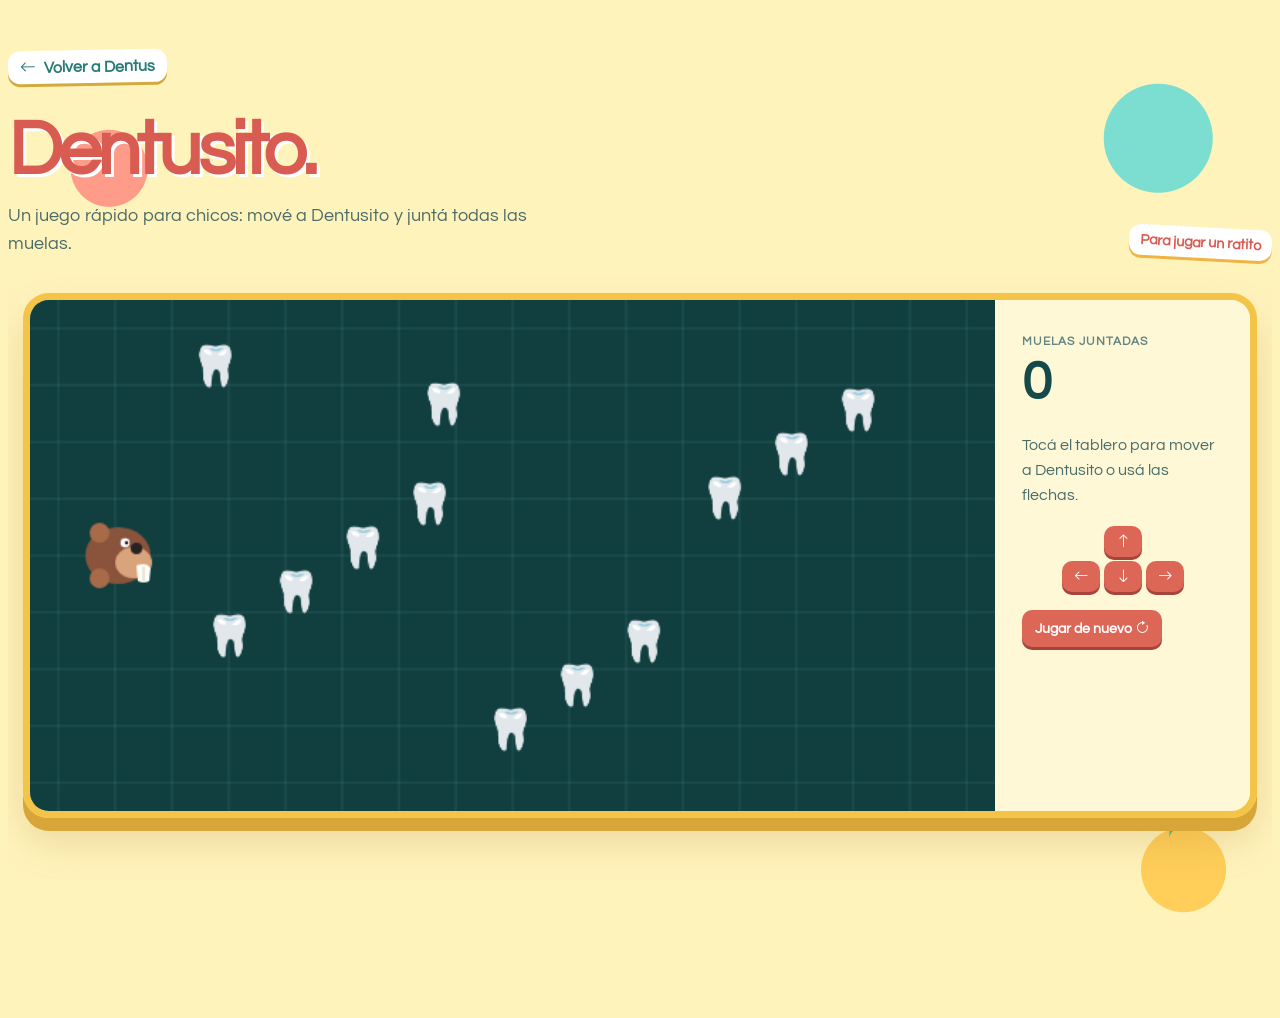
==== commit 5b06eaa7: "Force mobile Dentusito layout and refresh assets" ====
--- a/dentusito.html
+++ b/dentusito.html
@@ -9,7 +9,7 @@
   <link href="https://fonts.googleapis.com/css?family=Questrial" rel="stylesheet">
   <link href="assets/vendor/bootstrap-icons/bootstrap-icons.css" rel="stylesheet">
   <link href="assets/vendor/boxicons/css/boxicons.min.css" rel="stylesheet">
-  <link href="assets/css/style.css" rel="stylesheet">
+  <link href="assets/css/style.css?v=20260818-01" rel="stylesheet">
 </head>
 <body class="dentus-refresh dentusito-page">
   <main>
@@ -24,6 +24,6 @@
       </div>
     </section>
   </main>
-  <script src="assets/js/caries-game.js"></script>
+  <script src="assets/js/caries-game.js?v=20260818-01"></script>
 </body>
 </html>
--- a/assets/css/style.css
+++ b/assets/css/style.css
@@ -720,6 +720,11 @@
   font-weight: 700;
   letter-spacing: 0.06em;
 }
+.dentus-refresh .dentusito-button { display: inline-flex; align-items: center; gap: 6px; margin-left: 24px; padding: 7px 11px 7px 8px; border: 2px solid #f2bd45; border-radius: 15px 19px 15px 19px; background: #fff1b8; color: #744c12; box-shadow: 0 4px 0 #f2bd45; font-size: .84rem; line-height: 1; text-decoration: none; transform: rotate(-2deg); transition: transform .2s ease, box-shadow .2s ease; }
+.dentus-refresh .dentusito-button span { display: grid; width: 29px; height: 29px; place-items: center; border-radius: 50%; background: #fff; font-size: 1.05rem; transform: rotate(8deg); }
+.dentus-refresh .dentusito-button b { font-weight: 800; }
+.dentus-refresh .dentusito-button small { padding: 4px 5px; border-radius: 8px; background: #e87160; color: #fff; font-size: .64rem; font-weight: 800; text-transform: uppercase; }
+.dentus-refresh .dentusito-button:hover { color: #744c12; box-shadow: 0 2px 0 #f2bd45; transform: translateY(2px) rotate(2deg); }
 
 .dentus-refresh .appointment-btn {
   display: inline-flex;
@@ -905,6 +910,7 @@
   .dentus-refresh .appointment-btn {
     display: none;
   }
+  .dentus-refresh .dentusito-button { margin-left: auto; margin-right: 16px; }
 
   .dentus-refresh section {
     padding: 76px 0;
@@ -2157,16 +2163,28 @@
 .dentus-refresh .gallery-grid figure:hover img { transform: scale(1.045); }
 .dentus-refresh .gallery-grid .gallery-large img { object-position: center 65%; }
 .dentus-refresh .kids-game { padding: 105px 0; background: #fff; }
-.dentus-refresh.dentusito-page { min-height: 100vh; background: #e8f3f1; }
-.dentus-refresh.dentusito-page .kids-game { min-height: 100vh; display: flex; align-items: center; background: #e8f3f1; }
-.dentus-refresh .back-home { display: inline-flex; align-items: center; gap: 8px; margin-bottom: 42px; color: #1d6869; font-weight: 700; text-decoration: none; }
-.dentus-refresh .back-home:hover { color: #113f40; }
+.dentus-refresh.dentusito-page { min-height: 100vh; background: #fff3bc; }
+.dentus-refresh.dentusito-page .kids-game { position: relative; min-height: 100dvh; padding: 42px 0 60px; overflow: hidden; background: radial-gradient(circle at 8% 16%, #ff9b89 0 38px, transparent 39px), radial-gradient(circle at 91% 13%, #7bded0 0 54px, transparent 55px), radial-gradient(circle at 93% 86%, #ffcf5a 0 42px, transparent 43px), #fff3bc; }
+.dentus-refresh.dentusito-page .kids-game::before, .dentus-refresh.dentusito-page .kids-game::after { content: '✦'; position: absolute; color: #e56b5b; font-size: 3.4rem; line-height: 1; transform: rotate(18deg); }
+.dentus-refresh.dentusito-page .kids-game::before { top: 28%; left: 5%; }
+.dentus-refresh.dentusito-page .kids-game::after { right: 6%; bottom: 16%; color: #3dbcae; }
+.dentus-refresh.dentusito-page .kids-game .container { position: relative; z-index: 1; max-width: 1320px; }
+.dentus-refresh.dentusito-page .back-home { display: inline-flex; align-items: center; gap: 8px; margin-bottom: 30px; padding: 8px 12px; border-radius: 12px; background: #fff; color: #287c76; box-shadow: 0 3px 0 #d2aa3d; font-weight: 800; text-decoration: none; transform: rotate(-1deg); }
+.dentus-refresh.dentusito-page .back-home:hover { color: #164c4d; transform: rotate(1deg) translateY(1px); }
+.dentus-refresh.dentusito-page .game-heading h1 { color: #d85c52; font-size: clamp(3rem, 6vw, 5.2rem); text-shadow: 3px 3px 0 #fff; }
+.dentus-refresh.dentusito-page .game-heading p { color: #4c6b68; font-size: 1.1rem; }
+.dentus-refresh.dentusito-page .game-heading > span { padding: 8px 11px; border-radius: 12px; background: #fff; color: #d85c52; box-shadow: 0 3px 0 #efb443; font-weight: 800; transform: rotate(3deg); }
+.dentus-refresh.dentusito-page .game-shell { grid-template-columns: minmax(0, 1fr) 255px; max-width: 1220px; margin: 0 auto; border: 7px solid #f3c448; border-radius: 26px; box-shadow: 0 13px 0 #d8a638, 0 23px 40px rgba(154, 104, 32, .2); }
+.dentus-refresh.dentusito-page .game-panel { background: #fff8d7; }
+.dentus-refresh.dentusito-page .game-panel button { border-radius: 10px; background: #dd6757; box-shadow: 0 3px 0 #a6443b; }
+.dentus-refresh.dentusito-page .game-panel button:hover { background: #c95649; }
+.dentus-refresh.dentusito-page #caries-game { min-height: 0; height: auto; aspect-ratio: 680 / 360; }
 .dentus-refresh .game-heading { display: flex; justify-content: space-between; align-items: end; gap: 30px; margin-bottom: 35px; }
 .dentus-refresh .game-heading h1, .dentus-refresh .game-heading h2 { margin: 0 0 12px; color: #15494a; font-size: clamp(2rem, 4vw, 3.4rem); line-height: 1; letter-spacing: -.05em; }
 .dentus-refresh .game-heading p { max-width: 580px; margin: 0; color: #587574; line-height: 1.6; }
 .dentus-refresh .game-heading > span { color: #c84851; font-size: .9rem; font-weight: 800; }
 .dentus-refresh .game-shell { display: grid; grid-template-columns: minmax(0, 1fr) 235px; overflow: hidden; border-radius: 16px; box-shadow: 0 15px 34px rgba(14, 61, 62, .14); }
-.dentus-refresh #caries-game { width: 100%; height: auto; min-height: 360px; display: block; background: #113f40; cursor: crosshair; outline: none; }
+.dentus-refresh #caries-game { width: 100%; height: auto; min-height: 360px; display: block; background: #113f40; cursor: crosshair; outline: none; touch-action: none; }
 .dentus-refresh #caries-game:focus { box-shadow: inset 0 0 0 4px #a5e0d9; }
 .dentus-refresh .game-panel { padding: 35px 27px; background: #dff0ed; }
 .dentus-refresh .score-label { color: #638482; font-size: .78rem; font-weight: 800; letter-spacing: .08em; text-transform: uppercase; }
@@ -2212,6 +2230,9 @@
 .dentus-refresh .contact-action > a { display: inline-block; margin-top: 5px; color: #164c4d; background: #a5e0d9; padding: 10px 14px; font-size: .9rem; font-weight: 700; text-decoration: none; }
 .dentus-refresh .map-shell { position: relative; min-height: 410px; overflow: hidden; border-radius: 18px 18px 0 0; background: #dcebe7; }
 .dentus-refresh .map-shell iframe { width: 100%; height: 410px; border: 0; filter: saturate(.72) contrast(.92); }
+.dentus-refresh .dentus-map-pin { position: absolute; z-index: 2; top: 48%; left: 62%; display: grid; place-items: center; width: 122px; padding: 13px 14px 12px; border-radius: 15px; background: #fff; box-shadow: 0 12px 26px rgba(18, 69, 69, .25); pointer-events: none; transform: translate(-50%, -100%) rotate(-2deg); }
+.dentus-refresh .dentus-map-pin img { width: 91px; height: auto; }
+.dentus-refresh .dentus-map-pin span { position: absolute; bottom: -10px; width: 20px; height: 20px; background: #fff; transform: rotate(45deg); z-index: -1; }
 .dentus-refresh .map-card { position: absolute; z-index: 1; top: 42px; left: 42px; width: 335px; padding: 31px; background: #164c4d; color: #fff; box-shadow: 0 20px 45px rgba(12, 58, 59, .24); }
 .dentus-refresh .map-card .eyebrow { color: #a5e0d9; }
 .dentus-refresh .map-card h3 { margin: 14px 0; color: #fff; font-size: 2.05rem; line-height: 1.05; letter-spacing: -.045em; }
@@ -2229,11 +2250,16 @@
   .dentus-refresh .interceptive-care { grid-template-columns: 1fr; gap: 35px; }
   .dentus-refresh .gallery-heading { align-items: start; flex-direction: column; gap: 14px; }
   .dentus-refresh .game-shell { grid-template-columns: 1fr; }
+  .dentus-refresh.dentusito-page .game-shell { grid-template-columns: 1fr; max-width: 680px; }
   .dentus-refresh .map-card { left: 25px; top: 25px; }
+  .dentus-refresh .dentus-map-pin { left: 72%; }
   .dentus-refresh .contact-grid { grid-template-columns: 1fr; }
 }
 @media (max-width: 767px) {
+  .dentus-refresh #header .appointment-btn { padding: 9px 10px; font-size: .78rem; }
   .dentus-refresh .hero-copy h1 { font-size: 3.3rem; }
+  .dentus-refresh .dentusito-button { margin-right: 10px; padding: 6px 8px; }
+  .dentus-refresh .dentusito-button b { display: none; }
   .dentus-refresh .hero-visual, .dentus-refresh .hero-visual img { min-height: 350px; height: 350px; }
   .dentus-refresh .hero-visual img { border-radius: 100px 100px 12px 12px; }
   .dentus-refresh .hero-note { left: 16px; bottom: 16px; }
@@ -2248,6 +2274,31 @@
   .dentus-refresh .gallery-grid .gallery-large { grid-column: 1 / -1; }
   .dentus-refresh .map-shell, .dentus-refresh .map-shell iframe { min-height: 500px; height: 500px; }
   .dentus-refresh .map-card { top: auto; bottom: 0; left: 0; width: 100%; }
+  .dentus-refresh .dentus-map-pin { top: 41%; left: 70%; transform: translate(-50%, -100%) rotate(-2deg) scale(.88); }
   .dentus-refresh .contact-showcase { padding: 72px 0 54px; }
   .dentus-refresh .contact-card { min-height: 250px; }
-}
+  .dentus-refresh.dentusito-page .kids-game { display: block; min-height: 100dvh; padding: 32px 0 42px; }
+  .dentus-refresh.dentusito-page .back-home { margin-bottom: 28px; }
+  .dentus-refresh .game-heading { margin-bottom: 25px; }
+  .dentus-refresh #caries-game { min-height: 0; aspect-ratio: 680 / 360; }
+  .dentus-refresh .game-panel { padding: 25px 22px; }
+  .wp-float { right: 18px; bottom: 20px; }
+  .ig-float { right: 22px; bottom: 94px; }
+}
+@media (max-width: 575px) {
+  .dentus-refresh.dentusito-page .kids-game { padding: 18px 0 30px; }
+  .dentus-refresh.dentusito-page .kids-game::before, .dentus-refresh.dentusito-page .kids-game::after { display: none; }
+  .dentus-refresh.dentusito-page .kids-game .container { padding-right: 14px; padding-left: 14px; }
+  .dentus-refresh.dentusito-page .back-home { margin-bottom: 22px; font-size: .88rem; }
+  .dentus-refresh.dentusito-page .game-heading { margin-bottom: 20px; text-align: center; }
+  .dentus-refresh.dentusito-page .game-heading h1 { font-size: 3.45rem; }
+  .dentus-refresh.dentusito-page .game-heading p { font-size: 1rem; }
+  .dentus-refresh.dentusito-page .game-heading > span { display: none; }
+  .dentus-refresh.dentusito-page .game-shell { display: grid; grid-template-columns: minmax(0, 1fr) !important; width: 100%; border-width: 4px; border-radius: 18px; box-shadow: 0 8px 0 #d8a638, 0 16px 26px rgba(154, 104, 32, .18); }
+  .dentus-refresh.dentusito-page #caries-game { grid-column: 1; grid-row: 1; width: 100%; min-height: 0; height: min(92vw, 390px); aspect-ratio: auto; }
+  .dentus-refresh.dentusito-page .game-panel { grid-column: 1; grid-row: 2; width: 100%; padding: 21px 18px 24px; text-align: center; }
+  .dentus-refresh.dentusito-page .game-panel strong { margin: 4px 0 10px; font-size: 3rem; }
+  .dentus-refresh.dentusito-page .game-panel p { max-width: 250px; margin: 0 auto; }
+  .dentus-refresh.dentusito-page .game-controls { margin-top: 15px; }
+  .dentus-refresh.dentusito-page .game-panel button#game-restart { margin-top: 16px; width: 100%; padding: 13px; }
+}
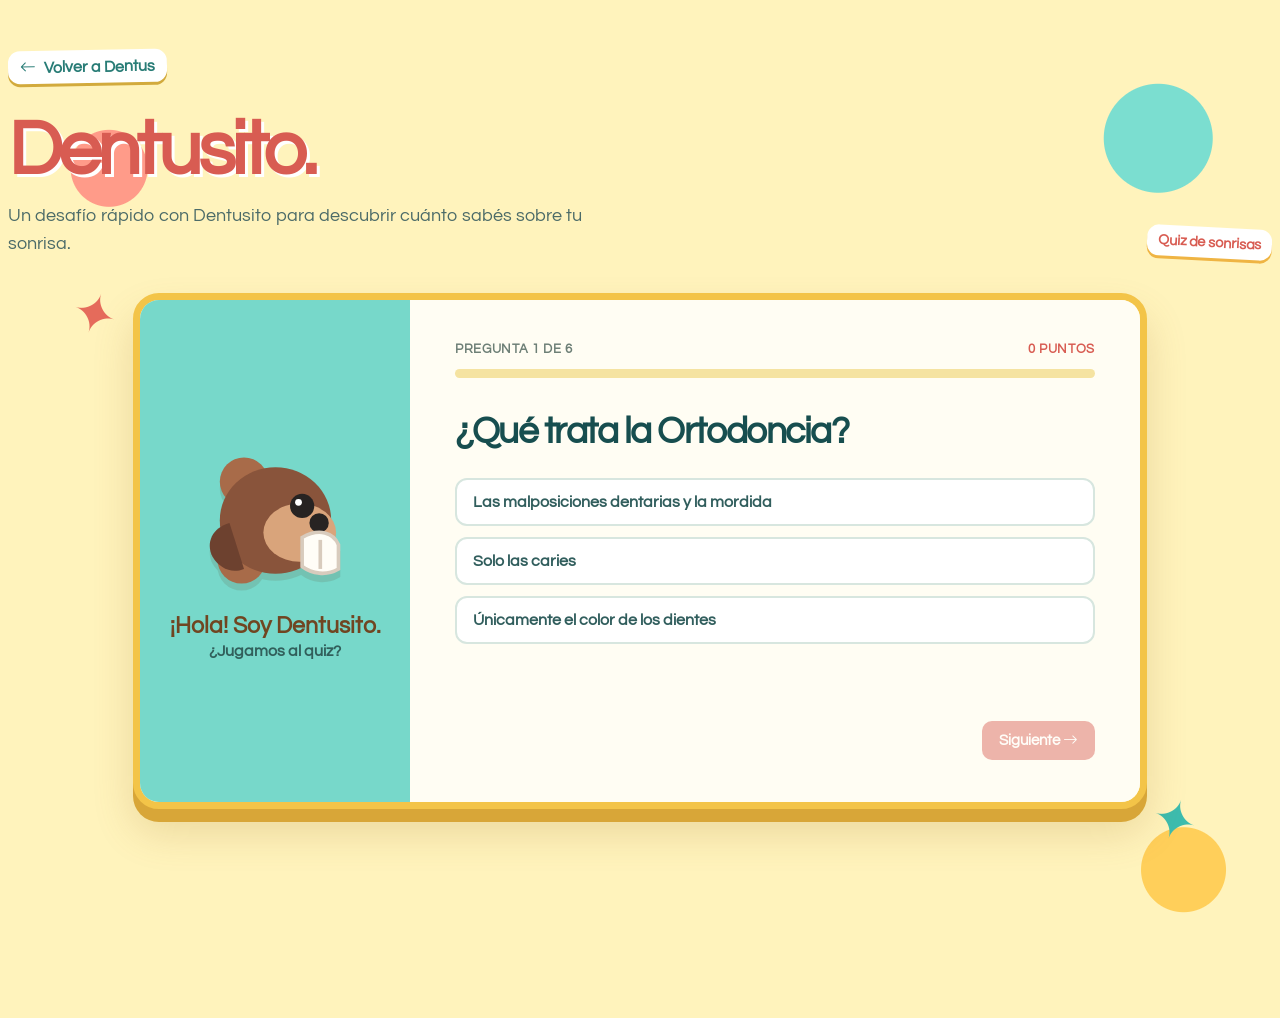
==== commit b9cb8ed4: "Replace Dentusito maze with orthodontics quiz" ====
--- a/dentusito.html
+++ b/dentusito.html
@@ -16,14 +16,14 @@
     <section class="kids-game" id="juego">
       <div class="container">
         <a class="back-home" href="index.php"><i class="bi bi-arrow-left"></i> Volver a Dentus</a>
-        <div class="game-heading"><div><h1>Dentusito.</h1><p>Un juego rápido para chicos: mové a Dentusito y juntá todas las muelas.</p></div><span>Para jugar un ratito</span></div>
-        <div class="game-shell">
-          <canvas id="caries-game" width="680" height="360" tabindex="0" aria-label="Juego Dentusito"></canvas>
-          <div class="game-panel"><div class="score-label">Muelas juntadas</div><strong id="game-score">0</strong><p id="game-message">Usá las flechas o WASD para moverte.</p><div class="game-controls" aria-label="Controles del juego"><button type="button" data-move="ArrowUp"><i class="bi bi-arrow-up"></i></button><button type="button" data-move="ArrowLeft"><i class="bi bi-arrow-left"></i></button><button type="button" data-move="ArrowDown"><i class="bi bi-arrow-down"></i></button><button type="button" data-move="ArrowRight"><i class="bi bi-arrow-right"></i></button></div><button id="game-restart" type="button">Jugar de nuevo <i class="bi bi-arrow-clockwise"></i></button></div>
+        <div class="game-heading"><div><h1>Dentusito.</h1><p>Un desafío rápido con Dentusito para descubrir cuánto sabés sobre tu sonrisa.</p></div><span>Quiz de sonrisas</span></div>
+        <div class="quiz-shell">
+          <aside class="dentusito-host"><img src="assets/images/dentusito-castor.svg" alt="Dentusito, el castor"><p>¡Hola! Soy Dentusito.</p><span>¿Jugamos al quiz?</span></aside>
+          <section class="quiz-card" aria-live="polite"><div class="quiz-progress"><span id="quiz-step">Pregunta 1 de 6</span><b id="quiz-score">0 puntos</b></div><div class="quiz-bar"><span id="quiz-bar-fill"></span></div><h2 id="quiz-question">¿Qué trata la Ortodoncia?</h2><div class="quiz-options" id="quiz-options"></div><p class="quiz-feedback" id="quiz-feedback"></p><button type="button" id="quiz-next" disabled>Siguiente <i class="bi bi-arrow-right"></i></button></section>
         </div>
       </div>
     </section>
   </main>
-  <script src="assets/js/caries-game.js?v=20260818-01"></script>
+  <script src="assets/js/dentusito-quiz.js?v=20260818-01"></script>
 </body>
 </html>
--- a/assets/css/style.css
+++ b/assets/css/style.css
@@ -722,6 +722,7 @@
 }
 .dentus-refresh .dentusito-button { display: inline-flex; align-items: center; gap: 6px; margin-left: 24px; padding: 7px 11px 7px 8px; border: 2px solid #f2bd45; border-radius: 15px 19px 15px 19px; background: #fff1b8; color: #744c12; box-shadow: 0 4px 0 #f2bd45; font-size: .84rem; line-height: 1; text-decoration: none; transform: rotate(-2deg); transition: transform .2s ease, box-shadow .2s ease; }
 .dentus-refresh .dentusito-button span { display: grid; width: 29px; height: 29px; place-items: center; border-radius: 50%; background: #fff; font-size: 1.05rem; transform: rotate(8deg); }
+.dentus-refresh .dentusito-button span img { width: 28px; height: 28px; display: block; }
 .dentus-refresh .dentusito-button b { font-weight: 800; }
 .dentus-refresh .dentusito-button small { padding: 4px 5px; border-radius: 8px; background: #e87160; color: #fff; font-size: .64rem; font-weight: 800; text-transform: uppercase; }
 .dentus-refresh .dentusito-button:hover { color: #744c12; box-shadow: 0 2px 0 #f2bd45; transform: translateY(2px) rotate(2deg); }
@@ -2178,6 +2179,27 @@
 .dentus-refresh.dentusito-page .game-panel { background: #fff8d7; }
 .dentus-refresh.dentusito-page .game-panel button { border-radius: 10px; background: #dd6757; box-shadow: 0 3px 0 #a6443b; }
 .dentus-refresh.dentusito-page .game-panel button:hover { background: #c95649; }
+.dentus-refresh .quiz-shell { display: grid; grid-template-columns: 270px minmax(0, 1fr); max-width: 1000px; margin: 0 auto; overflow: hidden; border: 7px solid #f3c448; border-radius: 26px; background: #fff8d7; box-shadow: 0 13px 0 #d8a638, 0 23px 40px rgba(154, 104, 32, .2); }
+.dentus-refresh .dentusito-host { display: flex; flex-direction: column; align-items: center; justify-content: center; padding: 32px 24px; background: #77d8ca; text-align: center; }
+.dentus-refresh .dentusito-host img { width: 155px; height: 155px; filter: drop-shadow(0 7px 0 rgba(93, 72, 38, .15)); }
+.dentus-refresh .dentusito-host p { margin: 16px 0 5px; color: #704521; font-size: 1.45rem; font-weight: 800; }
+.dentus-refresh .dentusito-host span { color: #315f5b; font-weight: 700; }
+.dentus-refresh .quiz-card { padding: 42px 45px; background: #fffdf3; }
+.dentus-refresh .quiz-progress { display: flex; justify-content: space-between; gap: 15px; color: #6d7f76; font-size: .82rem; font-weight: 800; letter-spacing: .05em; text-transform: uppercase; }
+.dentus-refresh .quiz-progress b { color: #d85c52; }
+.dentus-refresh .quiz-bar { height: 9px; margin: 13px 0 34px; overflow: hidden; border-radius: 20px; background: #f5e3a1; }
+.dentus-refresh .quiz-bar span { display: block; width: 0; height: 100%; background: #e87461; transition: width .3s ease; }
+.dentus-refresh .quiz-card h2 { margin: 0 0 25px; color: #174e4f; font-size: clamp(1.6rem, 3vw, 2.3rem); line-height: 1.12; letter-spacing: -.04em; }
+.dentus-refresh .quiz-options { display: grid; gap: 11px; }
+.dentus-refresh .quiz-options button { width: 100%; border: 2px solid #d7e6df; border-radius: 12px; padding: 14px 16px; background: #fff; color: #315e5d; font: inherit; font-weight: 700; text-align: left; cursor: pointer; transition: transform .18s ease, border-color .18s ease; }
+.dentus-refresh .quiz-options button:not(:disabled):hover { border-color: #e87461; transform: translateX(4px); }
+.dentus-refresh .quiz-options button.is-correct { border-color: #48bd7b; background: #dff5e7; color: #17683e; }
+.dentus-refresh .quiz-options button.is-wrong { border-color: #e66c61; background: #fde2dc; color: #a03f39; }
+.dentus-refresh .quiz-feedback { min-height: 48px; margin: 19px 0 10px; color: #607772; line-height: 1.5; }
+.dentus-refresh .quiz-feedback.is-correct { color: #187147; font-weight: 700; }
+.dentus-refresh .quiz-feedback.is-wrong { color: #a74740; font-weight: 700; }
+.dentus-refresh .quiz-card > button { float: right; border: 0; border-radius: 10px; padding: 12px 17px; background: #d85c52; color: #fff; font: inherit; font-size: .92rem; font-weight: 800; cursor: pointer; box-shadow: 0 3px 0 #a9443a; }
+.dentus-refresh .quiz-card > button:disabled { opacity: .45; cursor: default; box-shadow: none; }
 .dentus-refresh.dentusito-page #caries-game { min-height: 0; height: auto; aspect-ratio: 680 / 360; }
 .dentus-refresh .game-heading { display: flex; justify-content: space-between; align-items: end; gap: 30px; margin-bottom: 35px; }
 .dentus-refresh .game-heading h1, .dentus-refresh .game-heading h2 { margin: 0 0 12px; color: #15494a; font-size: clamp(2rem, 4vw, 3.4rem); line-height: 1; letter-spacing: -.05em; }
@@ -2251,6 +2273,10 @@
   .dentus-refresh .gallery-heading { align-items: start; flex-direction: column; gap: 14px; }
   .dentus-refresh .game-shell { grid-template-columns: 1fr; }
   .dentus-refresh.dentusito-page .game-shell { grid-template-columns: 1fr; max-width: 680px; }
+  .dentus-refresh .quiz-shell { grid-template-columns: 1fr; max-width: 680px; }
+  .dentus-refresh .dentusito-host { flex-direction: row; gap: 20px; padding: 18px 25px; text-align: left; }
+  .dentus-refresh .dentusito-host img { width: 88px; height: 88px; }
+  .dentus-refresh .dentusito-host p { margin: 0 0 4px; }
   .dentus-refresh .map-card { left: 25px; top: 25px; }
   .dentus-refresh .dentus-map-pin { left: 72%; }
   .dentus-refresh .contact-grid { grid-template-columns: 1fr; }
@@ -2301,4 +2327,13 @@
   .dentus-refresh.dentusito-page .game-panel p { max-width: 250px; margin: 0 auto; }
   .dentus-refresh.dentusito-page .game-controls { margin-top: 15px; }
   .dentus-refresh.dentusito-page .game-panel button#game-restart { margin-top: 16px; width: 100%; padding: 13px; }
-}
+  .dentus-refresh .quiz-shell { border-width: 4px; border-radius: 18px; }
+  .dentus-refresh .dentusito-host { padding: 14px 18px; }
+  .dentus-refresh .dentusito-host img { width: 66px; height: 66px; }
+  .dentus-refresh .dentusito-host p { font-size: 1.15rem; }
+  .dentus-refresh .dentusito-host span { font-size: .9rem; }
+  .dentus-refresh .quiz-card { padding: 26px 18px 30px; }
+  .dentus-refresh .quiz-progress { font-size: .72rem; }
+  .dentus-refresh .quiz-bar { margin-bottom: 25px; }
+  .dentus-refresh .quiz-card > button { float: none; width: 100%; margin-top: 5px; }
+}
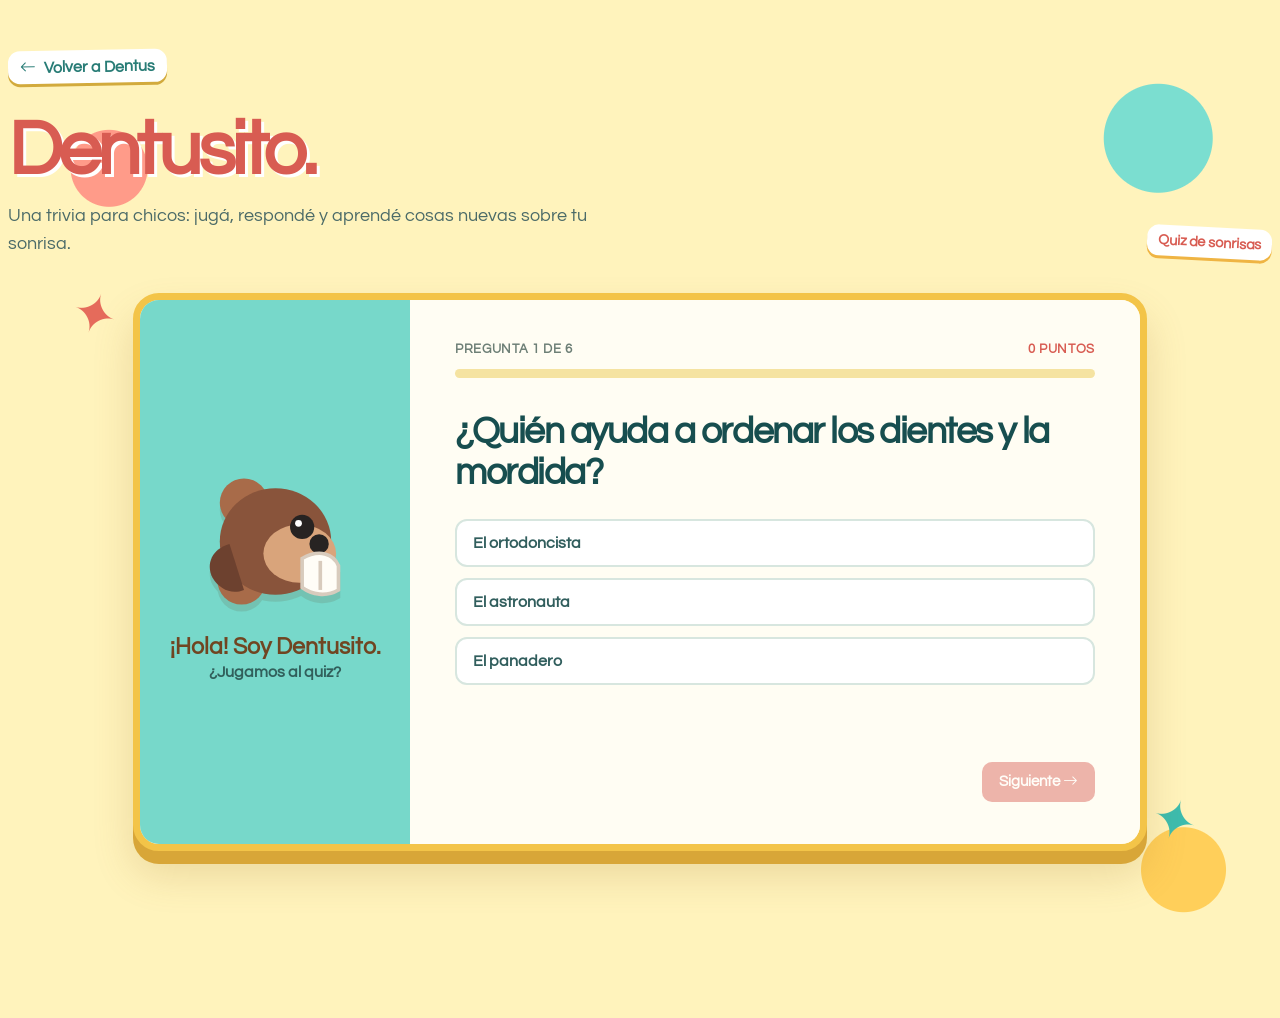
==== commit b9dec915: "Make Dentusito quiz child-friendly" ====
--- a/dentusito.html
+++ b/dentusito.html
@@ -16,7 +16,7 @@
     <section class="kids-game" id="juego">
       <div class="container">
         <a class="back-home" href="index.php"><i class="bi bi-arrow-left"></i> Volver a Dentus</a>
-        <div class="game-heading"><div><h1>Dentusito.</h1><p>Un desafío rápido con Dentusito para descubrir cuánto sabés sobre tu sonrisa.</p></div><span>Quiz de sonrisas</span></div>
+        <div class="game-heading"><div><h1>Dentusito.</h1><p>Una trivia para chicos: jugá, respondé y aprendé cosas nuevas sobre tu sonrisa.</p></div><span>Quiz de sonrisas</span></div>
         <div class="quiz-shell">
           <aside class="dentusito-host"><img src="assets/images/dentusito-castor.svg" alt="Dentusito, el castor"><p>¡Hola! Soy Dentusito.</p><span>¿Jugamos al quiz?</span></aside>
           <section class="quiz-card" aria-live="polite"><div class="quiz-progress"><span id="quiz-step">Pregunta 1 de 6</span><b id="quiz-score">0 puntos</b></div><div class="quiz-bar"><span id="quiz-bar-fill"></span></div><h2 id="quiz-question">¿Qué trata la Ortodoncia?</h2><div class="quiz-options" id="quiz-options"></div><p class="quiz-feedback" id="quiz-feedback"></p><button type="button" id="quiz-next" disabled>Siguiente <i class="bi bi-arrow-right"></i></button></section>
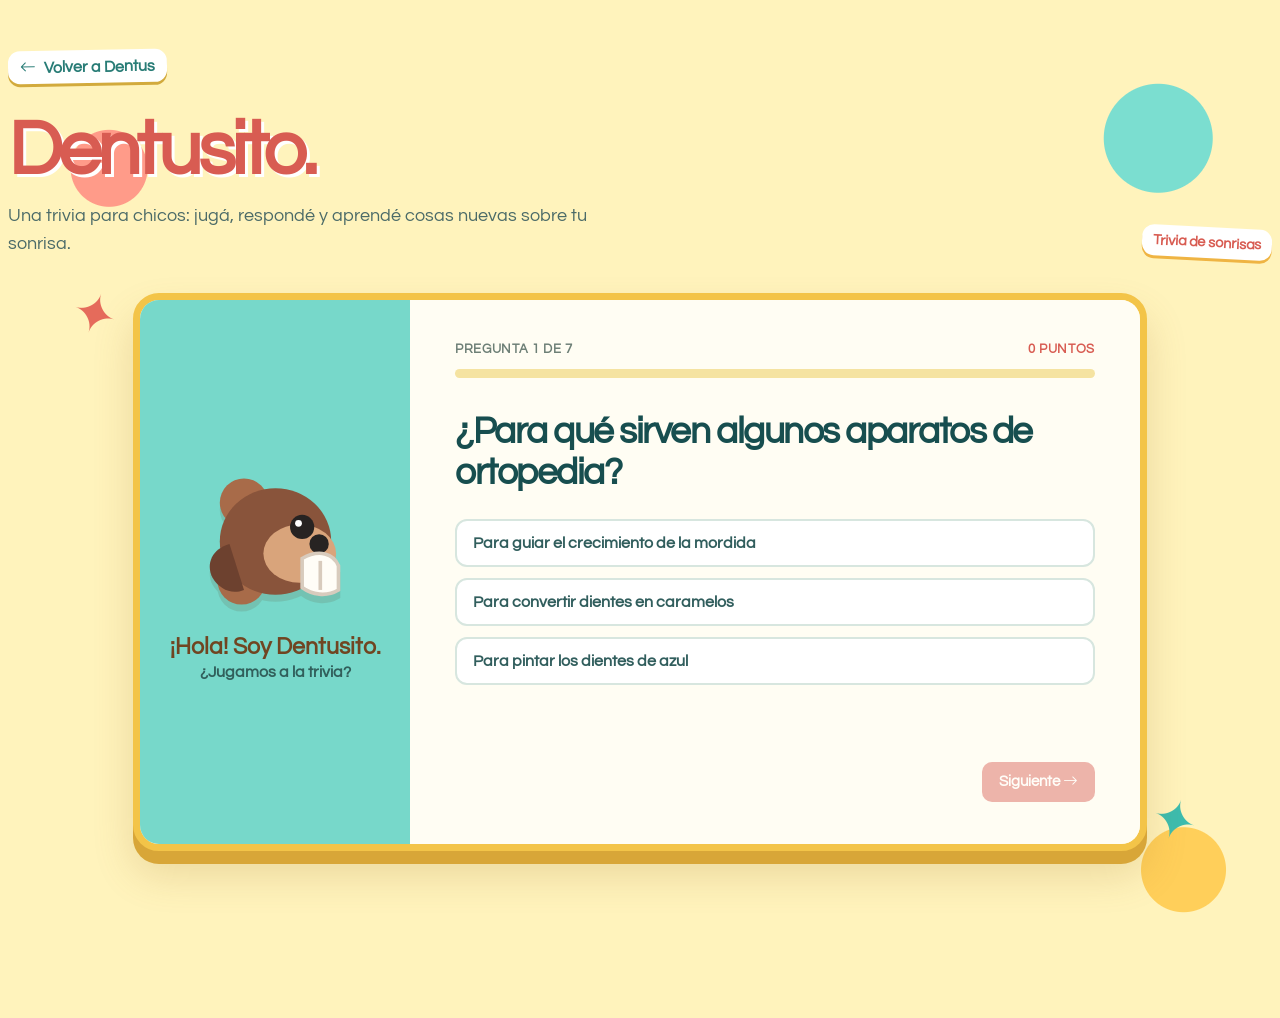
==== commit 6c6dbf83: "Use trivia terminology for Dentusito" ====
--- a/dentusito.html
+++ b/dentusito.html
@@ -16,9 +16,9 @@
     <section class="kids-game" id="juego">
       <div class="container">
         <a class="back-home" href="index.php"><i class="bi bi-arrow-left"></i> Volver a Dentus</a>
-        <div class="game-heading"><div><h1>Dentusito.</h1><p>Una trivia para chicos: jugá, respondé y aprendé cosas nuevas sobre tu sonrisa.</p></div><span>Quiz de sonrisas</span></div>
+        <div class="game-heading"><div><h1>Dentusito.</h1><p>Una trivia para chicos: jugá, respondé y aprendé cosas nuevas sobre tu sonrisa.</p></div><span>Trivia de sonrisas</span></div>
         <div class="quiz-shell">
-          <aside class="dentusito-host"><img src="assets/images/dentusito-castor.svg" alt="Dentusito, el castor"><p>¡Hola! Soy Dentusito.</p><span>¿Jugamos al quiz?</span></aside>
+          <aside class="dentusito-host"><img src="assets/images/dentusito-castor.svg" alt="Dentusito, el castor"><p>¡Hola! Soy Dentusito.</p><span>¿Jugamos a la trivia?</span></aside>
           <section class="quiz-card" aria-live="polite"><div class="quiz-progress"><span id="quiz-step">Pregunta 1 de 6</span><b id="quiz-score">0 puntos</b></div><div class="quiz-bar"><span id="quiz-bar-fill"></span></div><h2 id="quiz-question">¿Qué trata la Ortodoncia?</h2><div class="quiz-options" id="quiz-options"></div><p class="quiz-feedback" id="quiz-feedback"></p><button type="button" id="quiz-next" disabled>Siguiente <i class="bi bi-arrow-right"></i></button></section>
         </div>
       </div>
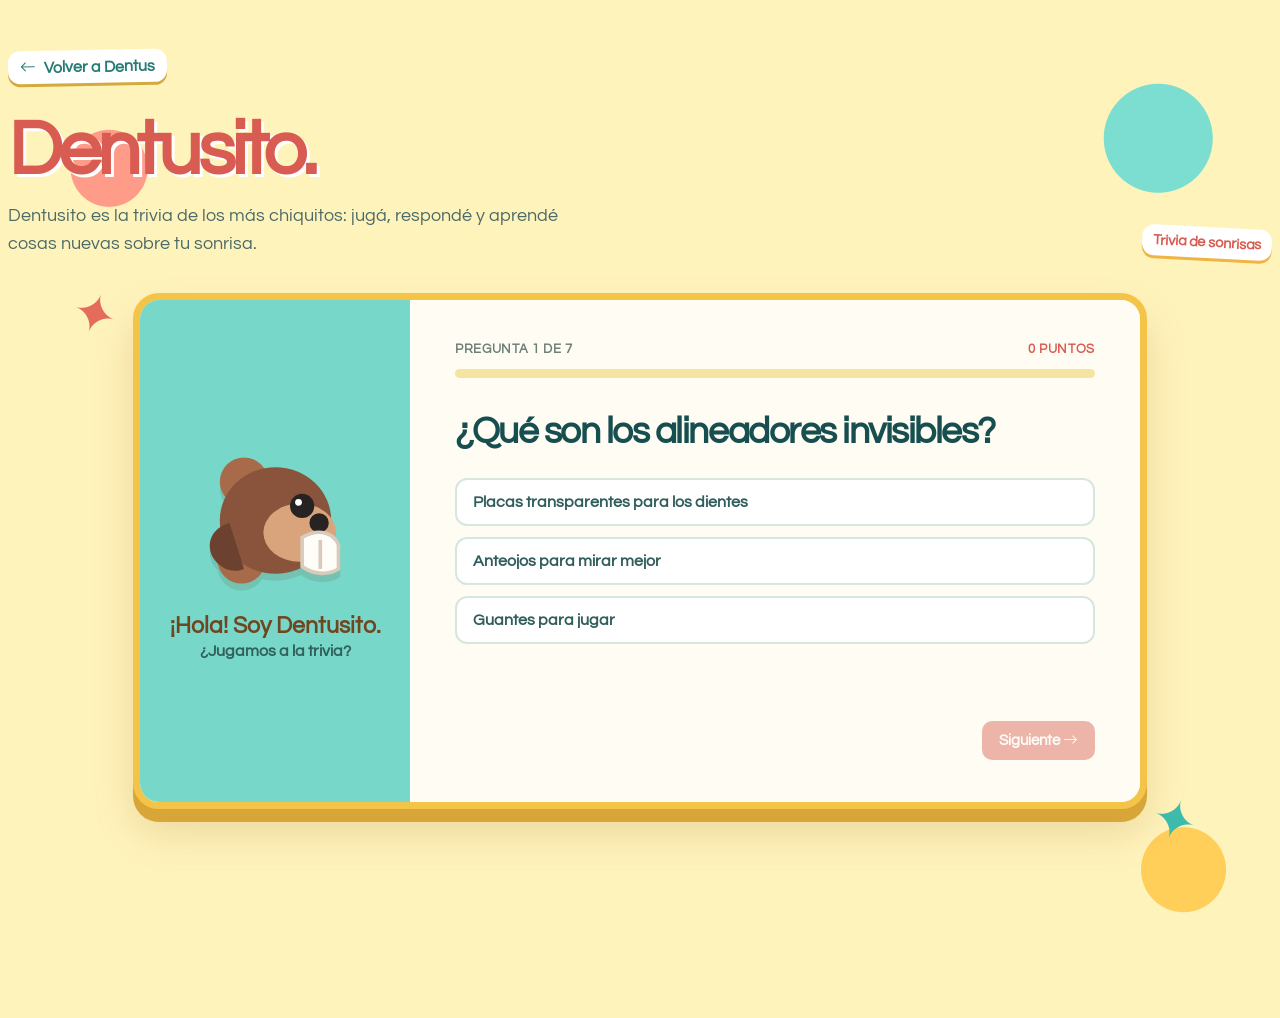
==== commit dc14477f: "Clarify Dentusito is for young children" ====
--- a/dentusito.html
+++ b/dentusito.html
@@ -16,7 +16,7 @@
     <section class="kids-game" id="juego">
       <div class="container">
         <a class="back-home" href="index.php"><i class="bi bi-arrow-left"></i> Volver a Dentus</a>
-        <div class="game-heading"><div><h1>Dentusito.</h1><p>Una trivia para chicos: jugá, respondé y aprendé cosas nuevas sobre tu sonrisa.</p></div><span>Trivia de sonrisas</span></div>
+        <div class="game-heading"><div><h1>Dentusito.</h1><p>Dentusito es la trivia de los más chiquitos: jugá, respondé y aprendé cosas nuevas sobre tu sonrisa.</p></div><span>Trivia de sonrisas</span></div>
         <div class="quiz-shell">
           <aside class="dentusito-host"><img src="assets/images/dentusito-castor.svg" alt="Dentusito, el castor"><p>¡Hola! Soy Dentusito.</p><span>¿Jugamos a la trivia?</span></aside>
           <section class="quiz-card" aria-live="polite"><div class="quiz-progress"><span id="quiz-step">Pregunta 1 de 6</span><b id="quiz-score">0 puntos</b></div><div class="quiz-bar"><span id="quiz-bar-fill"></span></div><h2 id="quiz-question">¿Qué trata la Ortodoncia?</h2><div class="quiz-options" id="quiz-options"></div><p class="quiz-feedback" id="quiz-feedback"></p><button type="button" id="quiz-next" disabled>Siguiente <i class="bi bi-arrow-right"></i></button></section>
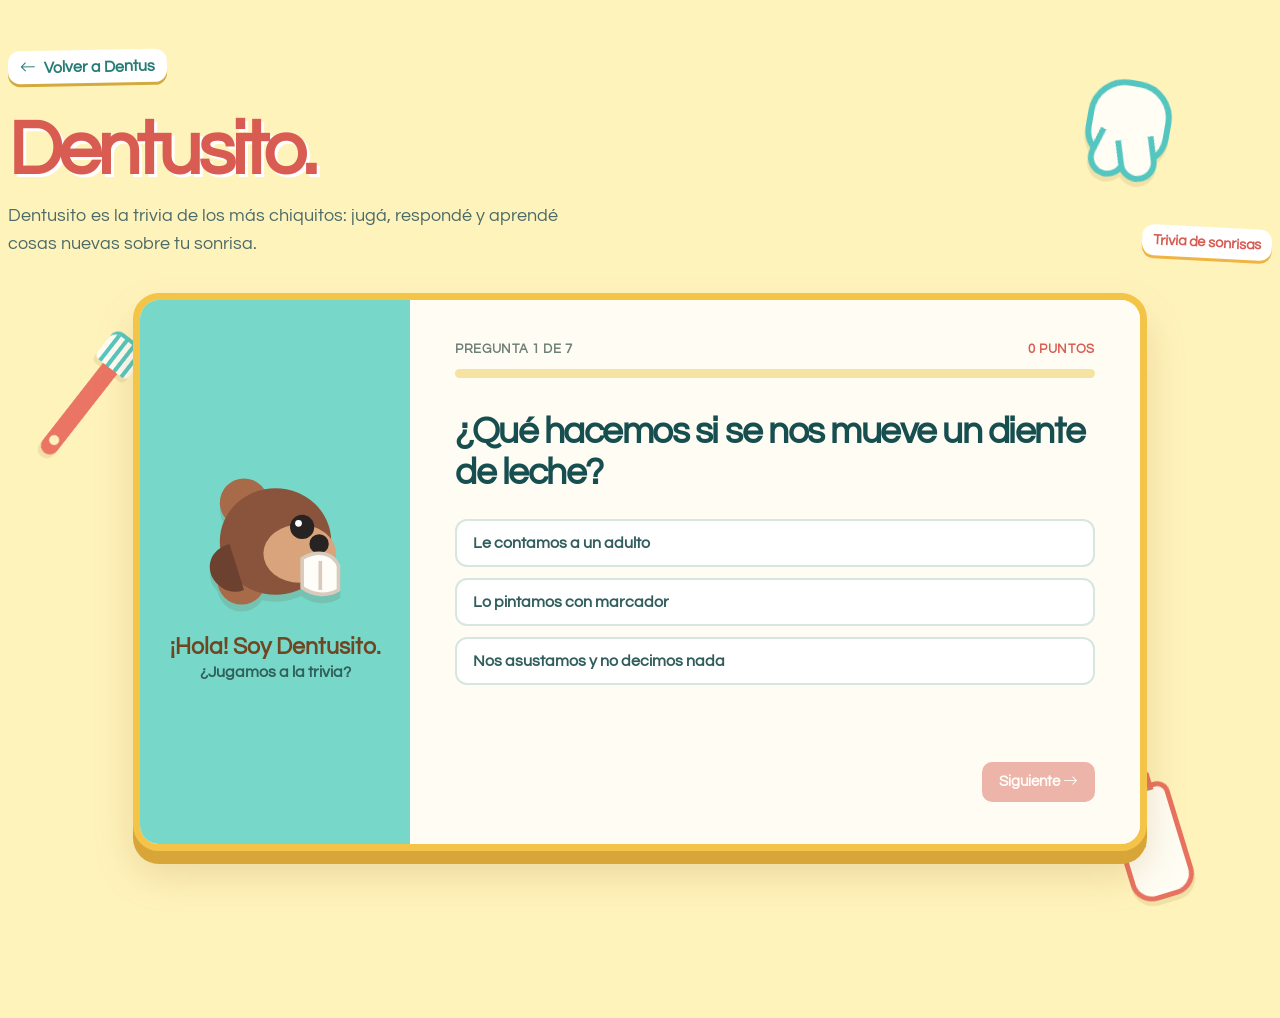
==== commit 2dc7e3c4: "Add dental decorations to Dentusito trivia" ====
--- a/dentusito.html
+++ b/dentusito.html
@@ -14,6 +14,9 @@
 <body class="dentus-refresh dentusito-page">
   <main>
     <section class="kids-game" id="juego">
+      <span class="dental-decoration dental-tooth" aria-hidden="true"></span>
+      <span class="dental-decoration dental-brush" aria-hidden="true"></span>
+      <span class="dental-decoration dental-paste" aria-hidden="true"></span>
       <div class="container">
         <a class="back-home" href="index.php"><i class="bi bi-arrow-left"></i> Volver a Dentus</a>
         <div class="game-heading"><div><h1>Dentusito.</h1><p>Dentusito es la trivia de los más chiquitos: jugá, respondé y aprendé cosas nuevas sobre tu sonrisa.</p></div><span>Trivia de sonrisas</span></div>
--- a/assets/css/style.css
+++ b/assets/css/style.css
@@ -2165,10 +2165,18 @@
 .dentus-refresh .gallery-grid .gallery-large img { object-position: center 65%; }
 .dentus-refresh .kids-game { padding: 105px 0; background: #fff; }
 .dentus-refresh.dentusito-page { min-height: 100vh; background: #fff3bc; }
-.dentus-refresh.dentusito-page .kids-game { position: relative; min-height: 100dvh; padding: 42px 0 60px; overflow: hidden; background: radial-gradient(circle at 8% 16%, #ff9b89 0 38px, transparent 39px), radial-gradient(circle at 91% 13%, #7bded0 0 54px, transparent 55px), radial-gradient(circle at 93% 86%, #ffcf5a 0 42px, transparent 43px), #fff3bc; }
-.dentus-refresh.dentusito-page .kids-game::before, .dentus-refresh.dentusito-page .kids-game::after { content: '✦'; position: absolute; color: #e56b5b; font-size: 3.4rem; line-height: 1; transform: rotate(18deg); }
-.dentus-refresh.dentusito-page .kids-game::before { top: 28%; left: 5%; }
-.dentus-refresh.dentusito-page .kids-game::after { right: 6%; bottom: 16%; color: #3dbcae; }
+.dentus-refresh.dentusito-page .kids-game { position: relative; min-height: 100dvh; padding: 42px 0 60px; overflow: hidden; background: #fff3bc; }
+.dentus-refresh .dental-decoration { position: absolute; z-index: 0; pointer-events: none; filter: drop-shadow(0 5px 0 rgba(164, 111, 36, .14)); }
+.dentus-refresh .dental-tooth { top: 72px; right: 8%; width: 72px; height: 72px; border: 6px solid #55c6bf; border-radius: 44% 44% 37% 37%; background: #fffdf4; transform: rotate(10deg); }
+.dentus-refresh .dental-tooth::before, .dentus-refresh .dental-tooth::after { content: ''; position: absolute; bottom: -22px; width: 27px; height: 38px; border: 6px solid #55c6bf; border-top: 0; border-radius: 0 0 22px 22px; background: #fffdf4; }
+.dentus-refresh .dental-tooth::before { left: 2px; transform: rotate(17deg); }
+.dentus-refresh .dental-tooth::after { right: 2px; transform: rotate(-17deg); }
+.dentus-refresh .dental-brush { top: 34%; left: 5%; width: 18px; height: 116px; border-radius: 20px; background: #eb7564; transform: rotate(38deg); }
+.dentus-refresh .dental-brush::before { content: ''; position: absolute; left: -11px; top: -23px; width: 40px; height: 32px; border-radius: 9px 9px 5px 5px; background: repeating-linear-gradient(90deg, #fffdf4 0 5px, #55c6bf 5px 9px); box-shadow: 0 -4px 0 #55c6bf; }
+.dentus-refresh .dental-brush::after { content: ''; position: absolute; left: 4px; bottom: 11px; width: 10px; height: 10px; border-radius: 50%; background: #fff3bc; }
+.dentus-refresh .dental-paste { right: 7%; bottom: 11%; width: 55px; height: 105px; border: 5px solid #e87260; border-radius: 13px 13px 22px 22px; background: #fffdf4; transform: rotate(-17deg); }
+.dentus-refresh .dental-paste::before { content: ''; position: absolute; top: -18px; left: 12px; width: 23px; height: 15px; border: 5px solid #e87260; border-bottom: 0; border-radius: 5px 5px 0 0; background: #55c6bf; }
+.dentus-refresh .dental-paste::after { content: 'Dentus'; position: absolute; top: 34px; left: 3px; color: #55c6bf; font-size: .65rem; font-weight: 800; transform: rotate(90deg); }
 .dentus-refresh.dentusito-page .kids-game .container { position: relative; z-index: 1; max-width: 1320px; }
 .dentus-refresh.dentusito-page .back-home { display: inline-flex; align-items: center; gap: 8px; margin-bottom: 30px; padding: 8px 12px; border-radius: 12px; background: #fff; color: #287c76; box-shadow: 0 3px 0 #d2aa3d; font-weight: 800; text-decoration: none; transform: rotate(-1deg); }
 .dentus-refresh.dentusito-page .back-home:hover { color: #164c4d; transform: rotate(1deg) translateY(1px); }
@@ -2313,7 +2321,8 @@
 }
 @media (max-width: 575px) {
   .dentus-refresh.dentusito-page .kids-game { padding: 18px 0 30px; }
-  .dentus-refresh.dentusito-page .kids-game::before, .dentus-refresh.dentusito-page .kids-game::after { display: none; }
+  .dentus-refresh .dental-tooth { top: 22px; right: 16px; transform: scale(.58) rotate(10deg); transform-origin: top right; }
+  .dentus-refresh .dental-brush, .dentus-refresh .dental-paste { display: none; }
   .dentus-refresh.dentusito-page .kids-game .container { padding-right: 14px; padding-left: 14px; }
   .dentus-refresh.dentusito-page .back-home { margin-bottom: 22px; font-size: .88rem; }
   .dentus-refresh.dentusito-page .game-heading { margin-bottom: 20px; text-align: center; }
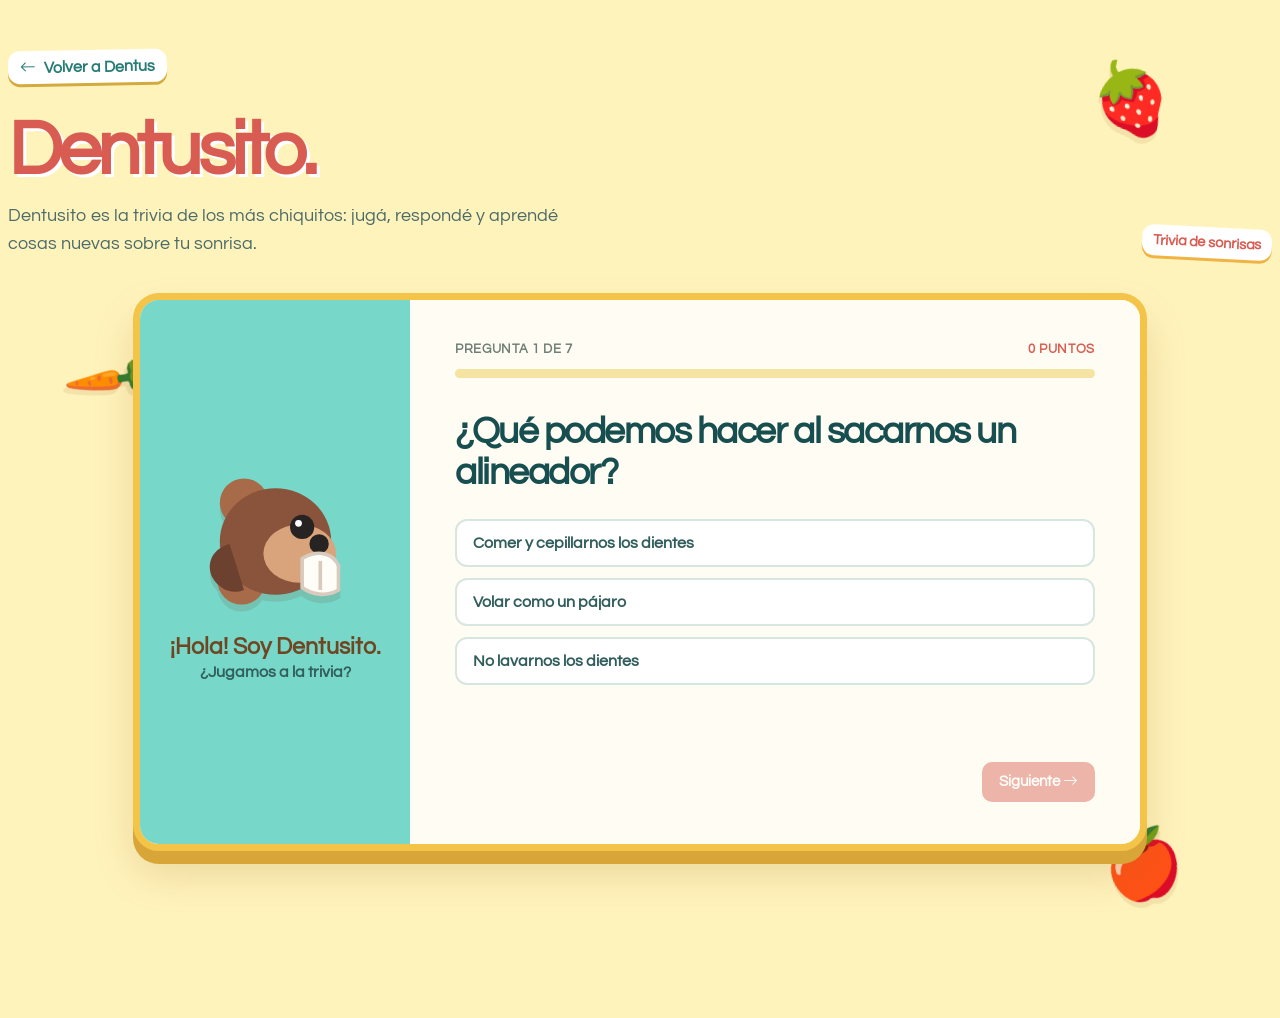
==== commit 6a985ea7: "Use fruit and vegetable decorations for Dentusito" ====
--- a/dentusito.html
+++ b/dentusito.html
@@ -14,9 +14,9 @@
 <body class="dentus-refresh dentusito-page">
   <main>
     <section class="kids-game" id="juego">
-      <span class="dental-decoration dental-tooth" aria-hidden="true"></span>
-      <span class="dental-decoration dental-brush" aria-hidden="true"></span>
-      <span class="dental-decoration dental-paste" aria-hidden="true"></span>
+      <span class="food-decoration food-strawberry" aria-hidden="true"></span>
+      <span class="food-decoration food-carrot" aria-hidden="true"></span>
+      <span class="food-decoration food-apple" aria-hidden="true"></span>
       <div class="container">
         <a class="back-home" href="index.php"><i class="bi bi-arrow-left"></i> Volver a Dentus</a>
         <div class="game-heading"><div><h1>Dentusito.</h1><p>Dentusito es la trivia de los más chiquitos: jugá, respondé y aprendé cosas nuevas sobre tu sonrisa.</p></div><span>Trivia de sonrisas</span></div>
--- a/assets/css/style.css
+++ b/assets/css/style.css
@@ -2166,17 +2166,14 @@
 .dentus-refresh .kids-game { padding: 105px 0; background: #fff; }
 .dentus-refresh.dentusito-page { min-height: 100vh; background: #fff3bc; }
 .dentus-refresh.dentusito-page .kids-game { position: relative; min-height: 100dvh; padding: 42px 0 60px; overflow: hidden; background: #fff3bc; }
-.dentus-refresh .dental-decoration { position: absolute; z-index: 0; pointer-events: none; filter: drop-shadow(0 5px 0 rgba(164, 111, 36, .14)); }
-.dentus-refresh .dental-tooth { top: 72px; right: 8%; width: 72px; height: 72px; border: 6px solid #55c6bf; border-radius: 44% 44% 37% 37%; background: #fffdf4; transform: rotate(10deg); }
-.dentus-refresh .dental-tooth::before, .dentus-refresh .dental-tooth::after { content: ''; position: absolute; bottom: -22px; width: 27px; height: 38px; border: 6px solid #55c6bf; border-top: 0; border-radius: 0 0 22px 22px; background: #fffdf4; }
-.dentus-refresh .dental-tooth::before { left: 2px; transform: rotate(17deg); }
-.dentus-refresh .dental-tooth::after { right: 2px; transform: rotate(-17deg); }
-.dentus-refresh .dental-brush { top: 34%; left: 5%; width: 18px; height: 116px; border-radius: 20px; background: #eb7564; transform: rotate(38deg); }
-.dentus-refresh .dental-brush::before { content: ''; position: absolute; left: -11px; top: -23px; width: 40px; height: 32px; border-radius: 9px 9px 5px 5px; background: repeating-linear-gradient(90deg, #fffdf4 0 5px, #55c6bf 5px 9px); box-shadow: 0 -4px 0 #55c6bf; }
-.dentus-refresh .dental-brush::after { content: ''; position: absolute; left: 4px; bottom: 11px; width: 10px; height: 10px; border-radius: 50%; background: #fff3bc; }
-.dentus-refresh .dental-paste { right: 7%; bottom: 11%; width: 55px; height: 105px; border: 5px solid #e87260; border-radius: 13px 13px 22px 22px; background: #fffdf4; transform: rotate(-17deg); }
-.dentus-refresh .dental-paste::before { content: ''; position: absolute; top: -18px; left: 12px; width: 23px; height: 15px; border: 5px solid #e87260; border-bottom: 0; border-radius: 5px 5px 0 0; background: #55c6bf; }
-.dentus-refresh .dental-paste::after { content: 'Dentus'; position: absolute; top: 34px; left: 3px; color: #55c6bf; font-size: .65rem; font-weight: 800; transform: rotate(90deg); }
+.dentus-refresh .food-decoration { position: absolute; z-index: 0; pointer-events: none; font-size: clamp(3.5rem, 5vw, 5.8rem); line-height: 1; filter: drop-shadow(0 6px 0 rgba(164, 111, 36, .13)); }
+.dentus-refresh .food-decoration::before { display: block; }
+.dentus-refresh .food-strawberry { top: 62px; right: 8%; transform: rotate(12deg); }
+.dentus-refresh .food-strawberry::before { content: '🍓'; }
+.dentus-refresh .food-carrot { top: 34%; left: 5%; transform: rotate(32deg); }
+.dentus-refresh .food-carrot::before { content: '🥕'; }
+.dentus-refresh .food-apple { right: 7%; bottom: 11%; transform: rotate(-14deg); }
+.dentus-refresh .food-apple::before { content: '🍎'; }
 .dentus-refresh.dentusito-page .kids-game .container { position: relative; z-index: 1; max-width: 1320px; }
 .dentus-refresh.dentusito-page .back-home { display: inline-flex; align-items: center; gap: 8px; margin-bottom: 30px; padding: 8px 12px; border-radius: 12px; background: #fff; color: #287c76; box-shadow: 0 3px 0 #d2aa3d; font-weight: 800; text-decoration: none; transform: rotate(-1deg); }
 .dentus-refresh.dentusito-page .back-home:hover { color: #164c4d; transform: rotate(1deg) translateY(1px); }
@@ -2321,8 +2318,8 @@
 }
 @media (max-width: 575px) {
   .dentus-refresh.dentusito-page .kids-game { padding: 18px 0 30px; }
-  .dentus-refresh .dental-tooth { top: 22px; right: 16px; transform: scale(.58) rotate(10deg); transform-origin: top right; }
-  .dentus-refresh .dental-brush, .dentus-refresh .dental-paste { display: none; }
+  .dentus-refresh .food-strawberry { top: 20px; right: 14px; font-size: 2.7rem; }
+  .dentus-refresh .food-carrot, .dentus-refresh .food-apple { display: none; }
   .dentus-refresh.dentusito-page .kids-game .container { padding-right: 14px; padding-left: 14px; }
   .dentus-refresh.dentusito-page .back-home { margin-bottom: 22px; font-size: .88rem; }
   .dentus-refresh.dentusito-page .game-heading { margin-bottom: 20px; text-align: center; }
